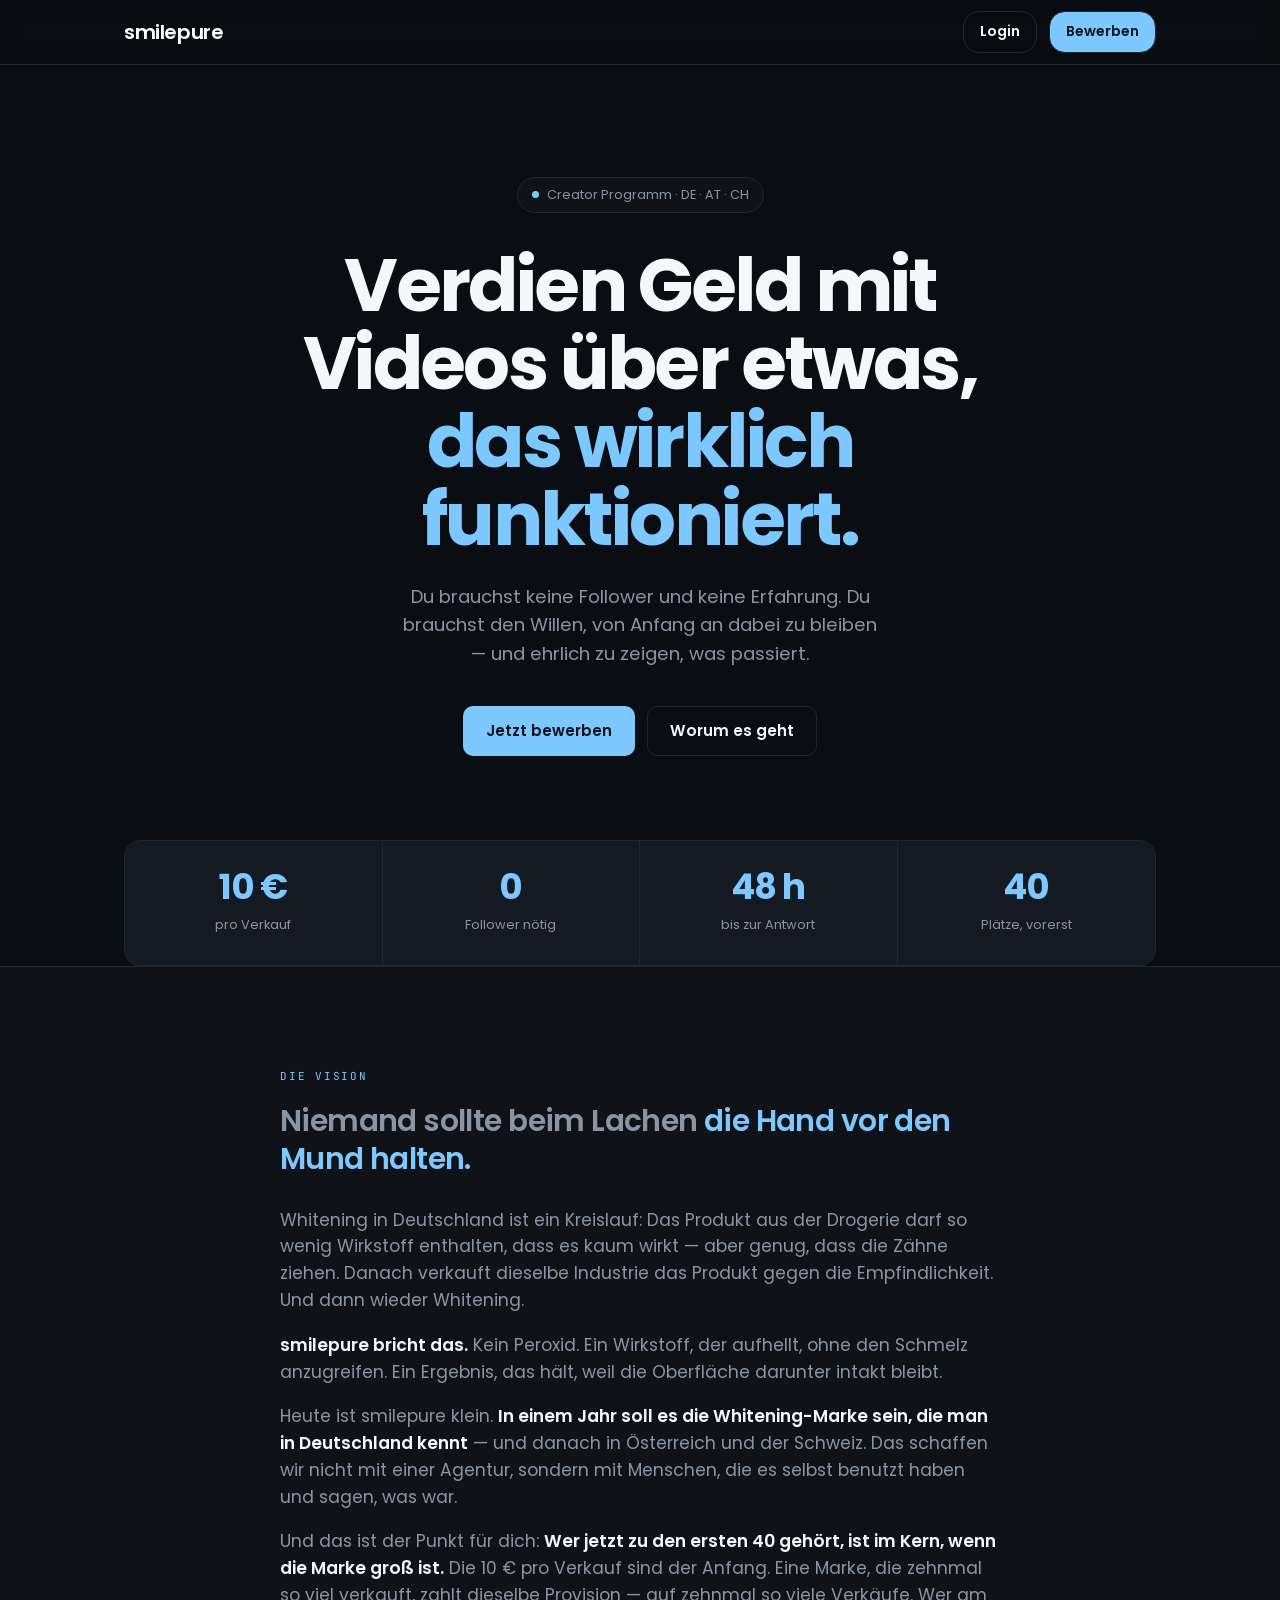
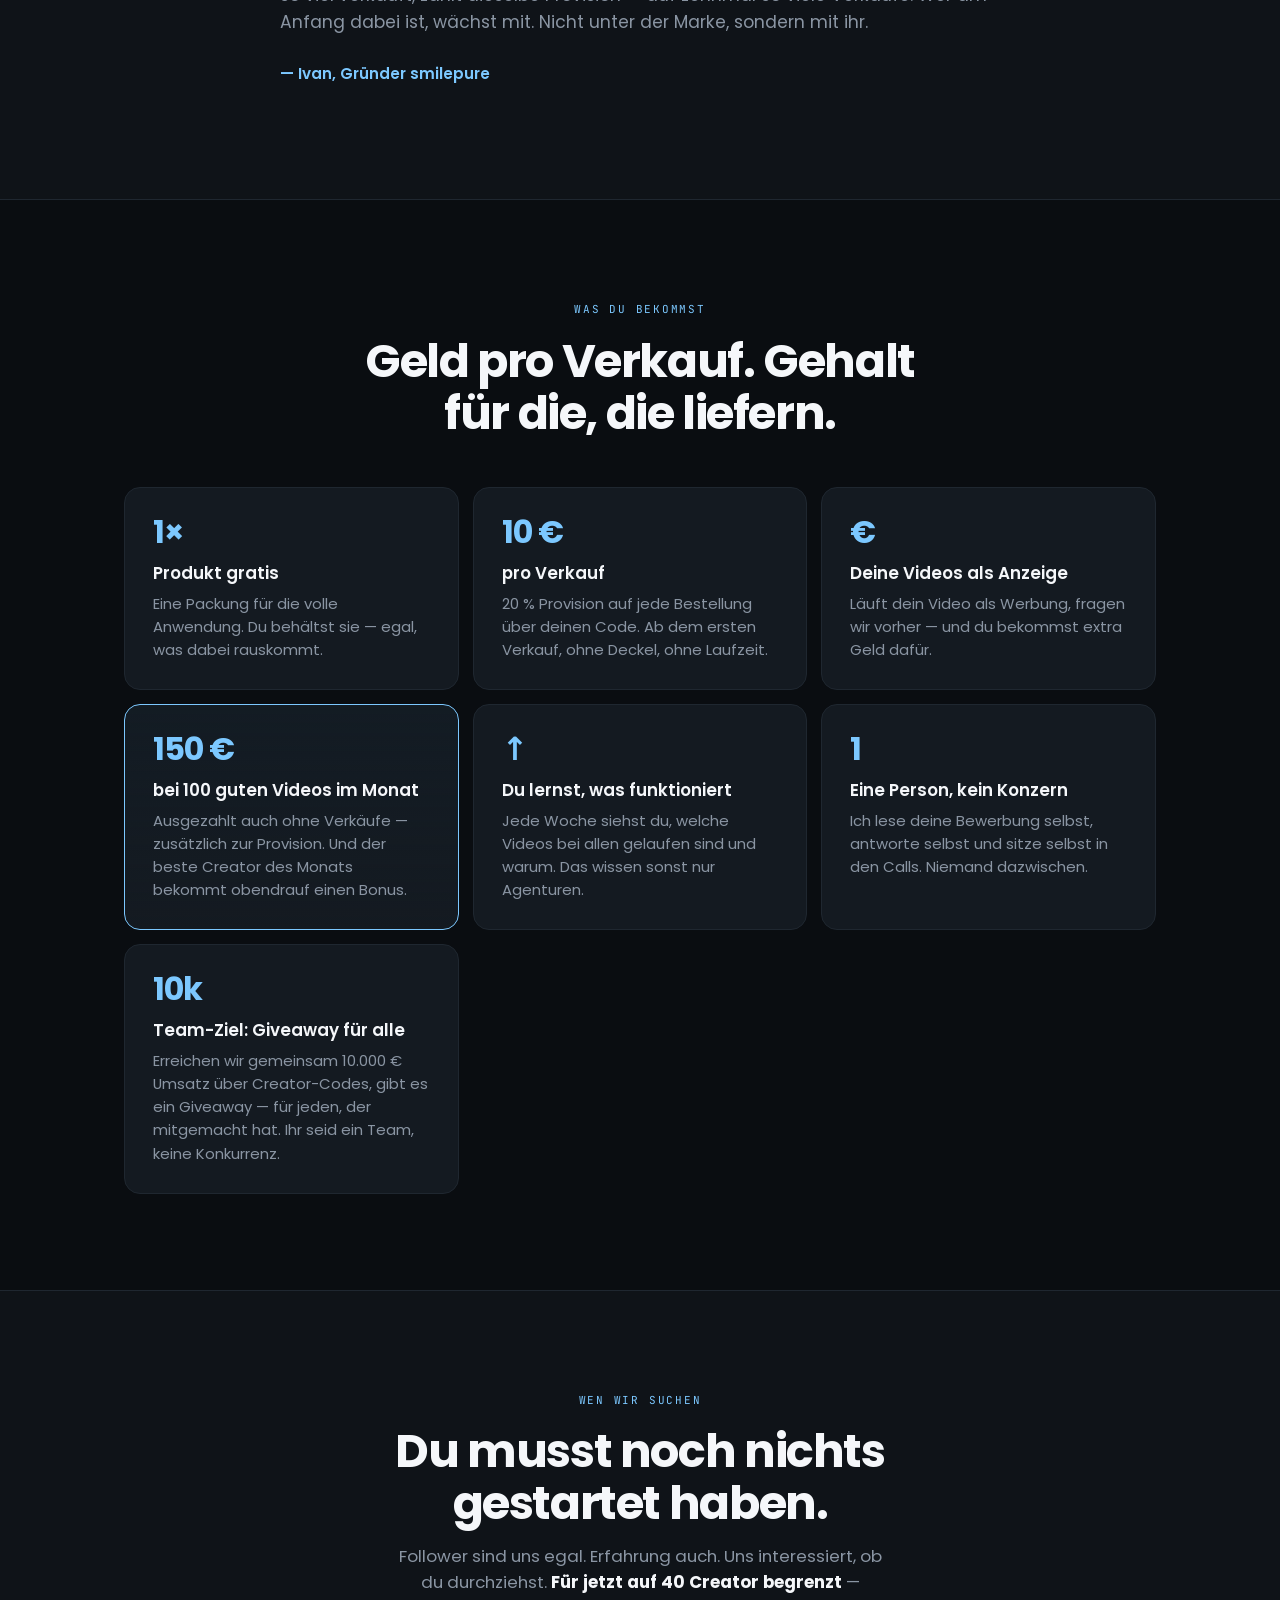
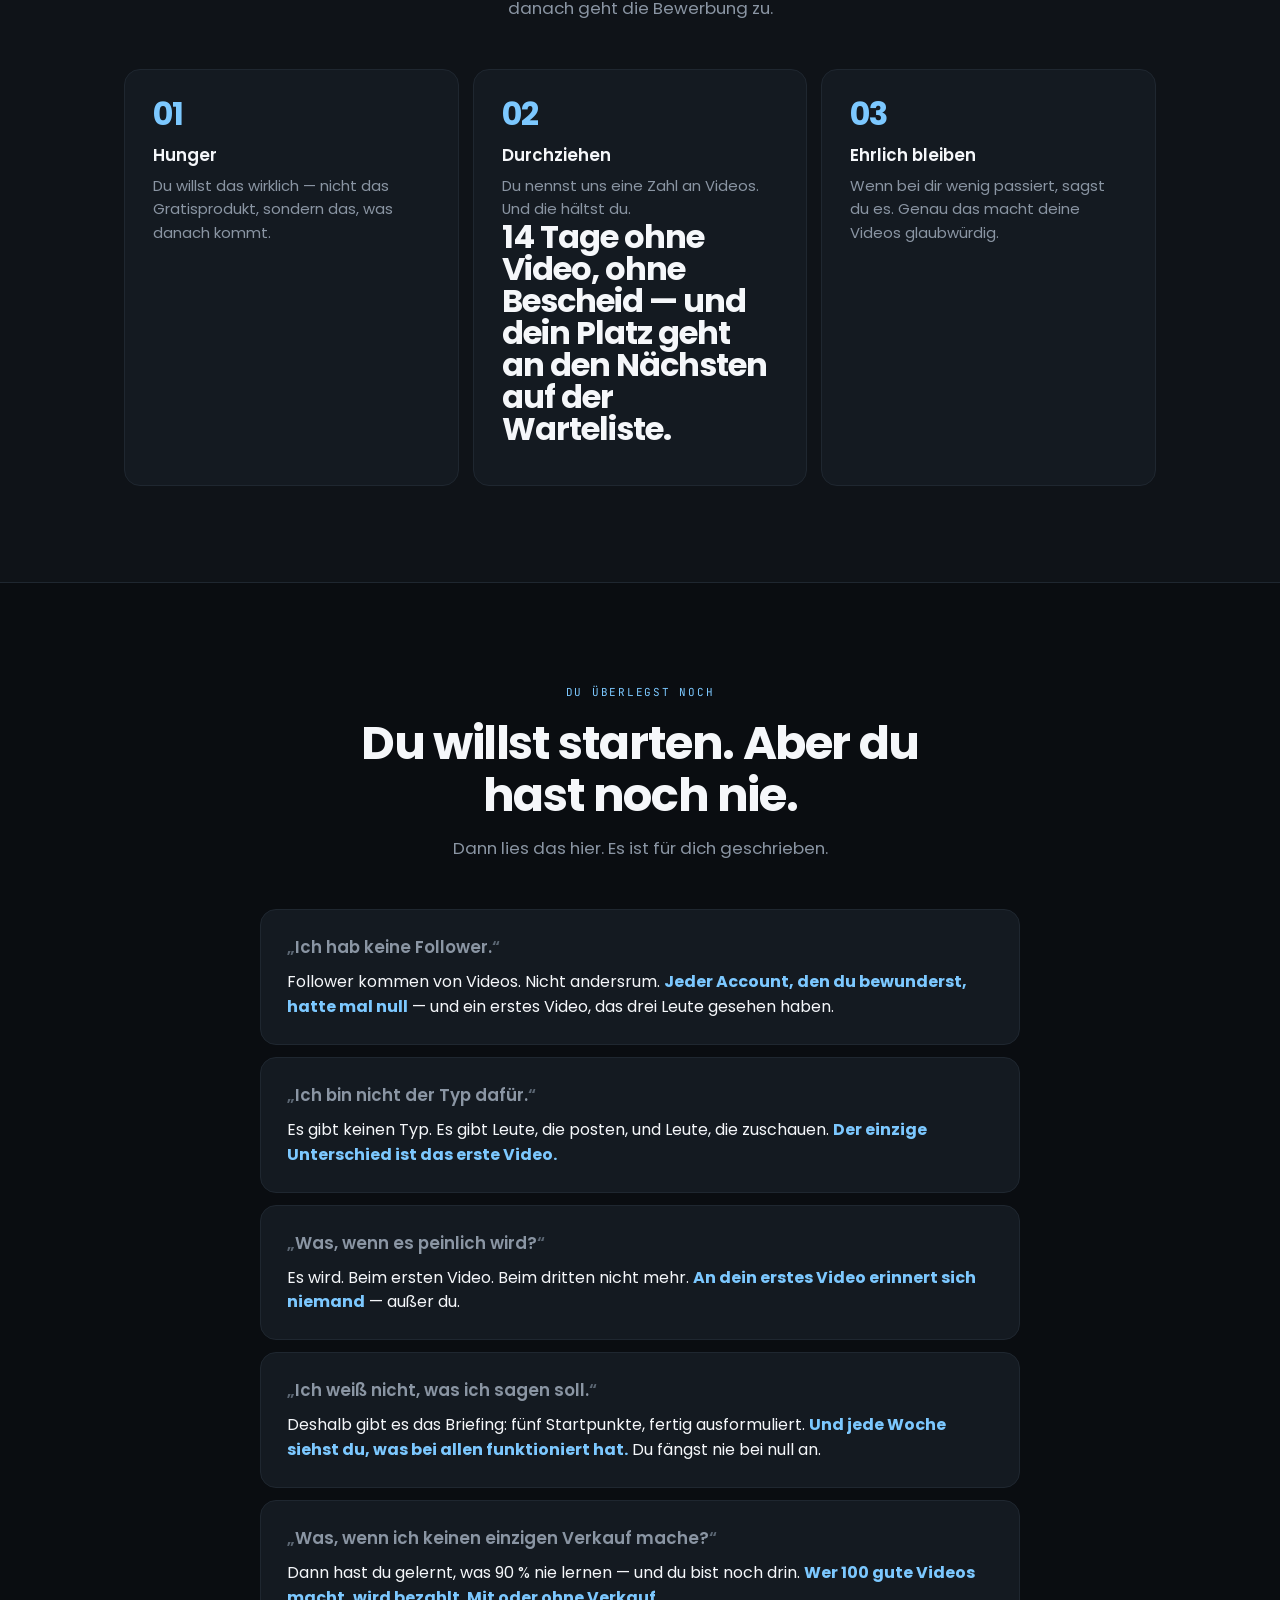
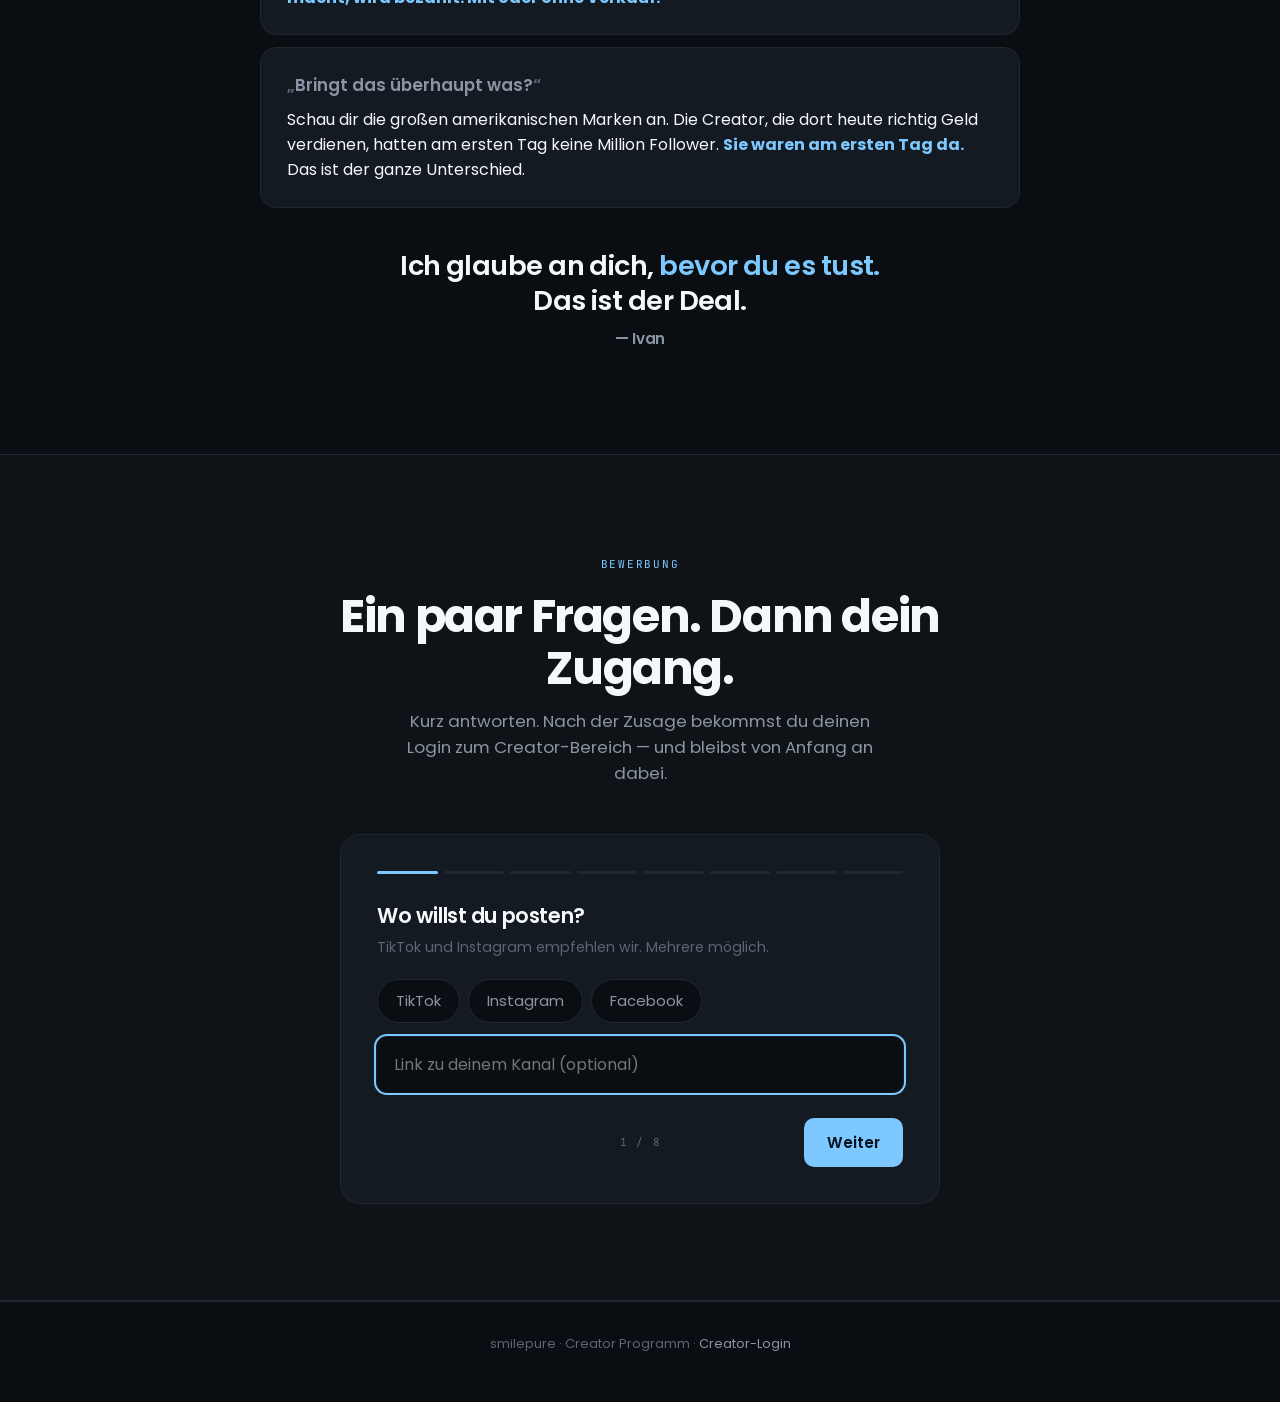
==== index.html @ 43d6808e "Von Anfang an dabei statt testen; 14-Tage-Regel mit Warteliste; Nutzungsrechte bei 150-€-Videos Co-A" ====
<!doctype html>
<html lang="de">
<head>
<meta charset="utf-8">
<meta name="viewport" content="width=device-width,initial-scale=1">
<title>smilepure · Creator</title>
<meta name="description" content="Das smilepure Creator Programm. Produkt gratis, Provision ab dem ersten Verkauf, festes Gehalt für die, die liefern.">
<link rel="preconnect" href="https://fonts.googleapis.com">
<link rel="stylesheet" href="https://fonts.googleapis.com/css2?family=Poppins:wght@400;500;600;700&family=JetBrains+Mono:wght@400;500&display=swap">
<link rel="stylesheet" href="style.css">
</head>
<body>

<nav><div class="w">
  <a class="logo" href="#top">smilepure</a>
  <div class="nl">
    <a class="b o s" href="creator-bereich.html">Login</a>
    <a class="b p s" href="#bewerben">Bewerben</a>
  </div>
</div></nav>

<header class="hero w" id="top">
  <div class="pill"><i></i> Creator Programm · DE · AT · CH</div>
  <h1>Verdien Geld mit Videos über etwas,<br><span>das wirklich funktioniert.</span></h1>
  <p class="sub">Du brauchst keine Follower und keine Erfahrung. Du brauchst den Willen, von Anfang an dabei zu bleiben — und ehrlich zu zeigen, was passiert.</p>
  <div class="row">
    <a class="b p" href="#bewerben">Jetzt bewerben</a>
    <a class="b o" href="#vision">Worum es geht</a>
  </div>
</header>

<div class="w">
  <div class="stats">
    <div class="st"><b>10 €</b><span>pro Verkauf</span></div>
    <div class="st"><b>0</b><span>Follower nötig</span></div>
    <div class="st"><b>48 h</b><span>bis zur Antwort</span></div>
    <div class="st"><b>40</b><span>Plätze, vorerst</span></div>
  </div>
</div>

<section id="vision" class="band"><div class="w">
  <div class="vision">
    <span class="k">Die Vision</span>
    <p class="big" style="margin-top:14px">Niemand sollte beim Lachen <span>die Hand vor den Mund halten.</span></p>
    <p>Whitening in Deutschland ist ein Kreislauf: Das Produkt aus der Drogerie darf so wenig Wirkstoff enthalten, dass es kaum wirkt — aber genug, dass die Zähne ziehen. Danach verkauft dieselbe Industrie das Produkt gegen die Empfindlichkeit. Und dann wieder Whitening.</p>
    <p><b>smilepure bricht das.</b> Kein Peroxid. Ein Wirkstoff, der aufhellt, ohne den Schmelz anzugreifen. Ein Ergebnis, das hält, weil die Oberfläche darunter intakt bleibt.</p>
    <p>Heute ist smilepure klein. <b>In einem Jahr soll es die Whitening-Marke sein, die man in Deutschland kennt</b> — und danach in Österreich und der Schweiz. Das schaffen wir nicht mit einer Agentur, sondern mit Menschen, die es selbst benutzt haben und sagen, was war.</p>
    <p>Und das ist der Punkt für dich: <b>Wer jetzt zu den ersten 40 gehört, ist im Kern, wenn die Marke groß ist.</b> Die 10 € pro Verkauf sind der Anfang. Eine Marke, die zehnmal so viel verkauft, zahlt dieselbe Provision — auf zehnmal so viele Verkäufe. Wer am Anfang dabei ist, wächst mit. Nicht unter der Marke, sondern mit ihr.</p>
    <p class="sig">— Ivan, Gründer smilepure</p>
  </div>
</div></section>

<section><div class="w">
  <div class="h"><span class="k">Was du bekommst</span><h2>Geld pro Verkauf. Gehalt für die, die liefern.</h2></div>
  <div class="g3">
    <div class="c"><b>1×</b><h3>Produkt gratis</h3><p>Eine Packung für die volle Anwendung. Du behältst sie — egal, was dabei rauskommt.</p></div>
    <div class="c"><b>10 €</b><h3>pro Verkauf</h3><p>20 % Provision auf jede Bestellung über deinen Code. Ab dem ersten Verkauf, ohne Deckel, ohne Laufzeit.</p></div>
    <div class="c"><b>€</b><h3>Deine Videos als Anzeige</h3><p>Läuft dein Video als Werbung, fragen wir vorher — und du bekommst extra Geld dafür.</p></div>
    <div class="c hi"><b>150 €</b><h3>bei 100 guten Videos im Monat</h3><p>Ausgezahlt auch ohne Verkäufe — zusätzlich zur Provision. Und der beste Creator des Monats bekommt obendrauf einen Bonus.</p></div>
    <div class="c"><b>↑</b><h3>Du lernst, was funktioniert</h3><p>Jede Woche siehst du, welche Videos bei allen gelaufen sind und warum. Das wissen sonst nur Agenturen.</p></div>
    <div class="c"><b>1</b><h3>Eine Person, kein Konzern</h3><p>Ich lese deine Bewerbung selbst, antworte selbst und sitze selbst in den Calls. Niemand dazwischen.</p></div>
    <div class="c"><b>10k</b><h3>Team-Ziel: Giveaway für alle</h3><p>Erreichen wir gemeinsam 10.000 € Umsatz über Creator-Codes, gibt es ein Giveaway — für jeden, der mitgemacht hat. Ihr seid ein Team, keine Konkurrenz.</p></div>
  </div>
</div></section>

<section class="band"><div class="w">
  <div class="h"><span class="k">Wen wir suchen</span><h2>Du musst noch nichts gestartet haben.</h2><p>Follower sind uns egal. Erfahrung auch. Uns interessiert, ob du durchziehst. <b style="color:var(--ink)">Für jetzt auf 40 Creator begrenzt</b> — danach geht die Bewerbung zu.</p></div>
  <div class="g3">
    <div class="c"><b>01</b><h3>Hunger</h3><p>Du willst das wirklich — nicht das Gratisprodukt, sondern das, was danach kommt.</p></div>
    <div class="c"><b>02</b><h3>Durchziehen</h3><p>Du nennst uns eine Zahl an Videos. Und die hältst du. <b style="color:var(--ink)">14 Tage ohne Video, ohne Bescheid — und dein Platz geht an den Nächsten auf der Warteliste.</b></p></div>
    <div class="c"><b>03</b><h3>Ehrlich bleiben</h3><p>Wenn bei dir wenig passiert, sagst du es. Genau das macht deine Videos glaubwürdig.</p></div>
  </div>
</div></section>

<section><div class="w">
  <div class="h"><span class="k">Du überlegst noch</span><h2>Du willst starten. Aber du hast noch nie.</h2><p>Dann lies das hier. Es ist für dich geschrieben.</p></div>
  <div class="beliefs">
    <div class="bl"><p class="say">Ich hab keine Follower.</p><p class="ans">Follower kommen von Videos. Nicht andersrum. <b>Jeder Account, den du bewunderst, hatte mal null</b> — und ein erstes Video, das drei Leute gesehen haben.</p></div>
    <div class="bl"><p class="say">Ich bin nicht der Typ dafür.</p><p class="ans">Es gibt keinen Typ. Es gibt Leute, die posten, und Leute, die zuschauen. <b>Der einzige Unterschied ist das erste Video.</b></p></div>
    <div class="bl"><p class="say">Was, wenn es peinlich wird?</p><p class="ans">Es wird. Beim ersten Video. Beim dritten nicht mehr. <b>An dein erstes Video erinnert sich niemand</b> — außer du.</p></div>
    <div class="bl"><p class="say">Ich weiß nicht, was ich sagen soll.</p><p class="ans">Deshalb gibt es das Briefing: fünf Startpunkte, fertig ausformuliert. <b>Und jede Woche siehst du, was bei allen funktioniert hat.</b> Du fängst nie bei null an.</p></div>
    <div class="bl"><p class="say">Was, wenn ich keinen einzigen Verkauf mache?</p><p class="ans">Dann hast du gelernt, was 90 % nie lernen — und du bist noch drin. <b>Wer 100 gute Videos macht, wird bezahlt. Mit oder ohne Verkauf.</b></p></div>
    <div class="bl"><p class="say">Bringt das überhaupt was?</p><p class="ans">Schau dir die großen amerikanischen Marken an. Die Creator, die dort heute richtig Geld verdienen, hatten am ersten Tag keine Million Follower. <b>Sie waren am ersten Tag da.</b> Das ist der ganze Unterschied.</p></div>
  </div>
  <div class="close">
    <p>Ich glaube an dich, <span>bevor du es tust.</span><br>Das ist der Deal.</p>
    <p class="sig">— Ivan</p>
  </div>
</div></section>

<section id="bewerben" class="band"><div class="w">
  <div class="h"><span class="k">Bewerbung</span><h2>Ein paar Fragen. Dann dein Zugang.</h2><p>Kurz antworten. Nach der Zusage bekommst du deinen Login zum Creator-Bereich — und bleibst von Anfang an dabei.</p></div>

  <form class="wiz" id="wiz" action="https://formspree.io/f/DEINE_FORM_ID" method="POST" novalidate>
    <div class="prog" id="prog"><i class="on"></i><i></i><i></i><i></i><i></i><i></i><i></i><i></i></div>

    <div class="step on" data-i="0">
      <p class="q">Wo willst du posten?</p>
      <p class="hint">TikTok und Instagram empfehlen wir. Mehrere möglich.</p>
      <div class="chips">
        <button type="button" class="chip">TikTok</button>
        <button type="button" class="chip">Instagram</button>
        <button type="button" class="chip">Facebook</button>
      </div>
      <input type="hidden" name="Plattform" id="plat">
      <input type="text" name="Kanal_Link" placeholder="Link zu deinem Kanal (optional)">
    </div>

    <div class="step" data-i="1">
      <p class="q">Wie alt bist du?</p>
      <p class="hint">Ehrlich. Beide Enden brauchen wir.</p>
      <input type="number" name="Alter" min="16" max="99" placeholder="z. B. 24" required>
    </div>

    <div class="step" data-i="2">
      <p class="q">Wie viele Videos schaffst du in den nächsten 14 Tagen — realistisch?</p>
      <p class="hint">Eine Zahl. Wir halten dich daran fest, und du dich auch.</p>
      <input type="number" name="Videos_14_Tage" min="1" placeholder="z. B. 5" required>
    </div>

    <div class="step" data-i="3">
      <p class="q">Hast du schon mal für eine Marke Content gemacht — und was ist passiert?</p>
      <p class="hint">Wenn nein: schreib „nein". Das ist kein Nachteil.</p>
      <textarea name="Marken_Erfahrung" required></textarea>
    </div>

    <div class="step" data-i="4">
      <p class="q">Du hast fünf Videos gepostet. Kaum Reichweite, kein einziger Verkauf. Was machst du?</p>
      <p class="hint">Es gibt keine falsche Antwort — aber eine ehrliche.</p>
      <textarea name="Wenn_nichts_passiert" required></textarea>
    </div>

    <div class="step" data-i="5">
      <p class="q">Was könnte dich davon abhalten, durchzuziehen?</p>
      <p class="hint">Zeit, Mut, Technik, Familie — egal was. Wer es kennt, kann es umgehen.</p>
      <textarea name="Hindernis" required></textarea>
    </div>

    <div class="step" data-i="6">
      <p class="q">Wohin schicken wir dein Paket?</p>
      <p class="hint">Nur für den Versand. Sonst nichts.</p>
      <input type="text" name="Name" placeholder="Vor- und Nachname" required style="margin-bottom:10px">
      <input type="text" name="Strasse" placeholder="Straße und Hausnummer" required style="margin-bottom:10px">
      <div class="two">
        <input type="text" name="PLZ" placeholder="PLZ" required>
        <input type="text" name="Ort" placeholder="Ort" required>
      </div>
    </div>

    <div class="step" data-i="7">
      <p class="q">Wie erreichen wir dich?</p>
      <p class="hint">Antwort in 48 Stunden. Zusage oder Absage — niemand wird ignoriert.</p>
      <input type="email" name="email" placeholder="deine@mail.de" required>
      <label class="pledge"><input type="checkbox" name="Zusage" value="Ich poste weiter, auch wenn die ersten Videos nichts bringen" required><span><b>Ich weiß, dass die ersten Videos oft nichts bringen.</b> Ich poste trotzdem weiter. Und ich weiß: 14 Tage ohne Video, ohne Bescheid, und mein Platz geht an den Nächsten. Das ist mein Teil des Deals.</span></label>
    </div>

    <div class="step" data-i="8">
      <div class="done">
        <h3>Angekommen.</h3>
        <p>Du hörst innerhalb von 48 Stunden von mir — persönlich.</p>
        <p>Bei einer Zusage bekommst du deinen Zugangscode zum Creator-Bereich, dein Paket und deinen Code für die Provision.</p>
      </div>
    </div>

    <p class="err" id="err">Bitte beantworte die Frage, bevor du weitergehst.</p>
    <div class="wnav" id="wnav">
      <button type="button" class="b o" id="back">Zurück</button>
      <span class="cnt" id="cnt">1 / 8</span>
      <button type="button" class="b p" id="next">Weiter</button>
    </div>
  </form>
</div></section>

<footer><div class="w">smilepure · Creator Programm · <a href="creator-bereich.html">Creator-Login</a></div></footer>

<script>
(function(){
  var f=document.getElementById('wiz'),steps=[].slice.call(f.querySelectorAll('.step')),
      prog=document.getElementById('prog').children,back=document.getElementById('back'),
      next=document.getElementById('next'),cnt=document.getElementById('cnt'),err=document.getElementById('err'),
      wnav=document.getElementById('wnav'),plat=document.getElementById('plat'),i=0,LAST=7;

  f.querySelectorAll('.chip').forEach(function(c){c.addEventListener('click',function(){
    c.classList.toggle('on');
    plat.value=[].map.call(f.querySelectorAll('.chip.on'),function(x){return x.textContent}).join(', ');
  })});

  function show(n){
    i=n;steps.forEach(function(s,k){s.classList.toggle('on',k===n)});
    for(var k=0;k<prog.length;k++)prog[k].classList.toggle('on',k<=n);
    back.style.visibility=n===0?'hidden':'visible';
    cnt.textContent=(Math.min(n,LAST)+1)+' / '+(LAST+1);
    next.textContent=n===LAST?'Bewerbung abschicken':'Weiter';
    wnav.style.display=n>LAST?'none':'flex';err.style.display='none';
    err.textContent='Bitte beantworte die Frage, bevor du weitergehst.';
    var el=steps[n].querySelector('input:not([type=hidden]):not([type=checkbox]),textarea');if(el)el.focus();
  }
  function valid(n){
    var s=steps[n];
    if(n===0)return plat.value!=='';
    var req=[].slice.call(s.querySelectorAll('[required]'));
    return req.every(function(r){
      if(r.type==='checkbox')return r.checked;
      return r.value.trim()!==''&&r.checkValidity();
    });
  }
  back.addEventListener('click',function(){if(i>0)show(i-1)});
  next.addEventListener('click',function(){
    if(!valid(i)){
      if(i===LAST&&!steps[i].querySelector('[type=checkbox]').checked)err.textContent='Der letzte Haken ist der wichtigste.';
      err.style.display='block';return;
    }
    if(i<LAST){show(i+1);return}
    submit();
  });
  f.addEventListener('keydown',function(e){if(e.key==='Enter'&&e.target.tagName!=='TEXTAREA'){e.preventDefault();next.click()}});

  function submit(){
    next.disabled=true;next.textContent='Wird gesendet…';
    var d=new FormData(f);
    if(f.action.indexOf('DEINE_FORM_ID')>-1){
      var lines=[];d.forEach(function(v,k){if(v)lines.push(k+': '+v)});
      location.href='mailto:ivangojic9@gmail.com?subject='+encodeURIComponent('Creator-Bewerbung')+'&body='+encodeURIComponent(lines.join('\n'));
      show(8);return;
    }
    fetch(f.action,{method:'POST',body:d,headers:{'Accept':'application/json'}})
      .then(function(r){if(r.ok)show(8);else{next.disabled=false;next.textContent='Nochmal versuchen';err.textContent='Senden fehlgeschlagen — bitte nochmal.';err.style.display='block'}})
      .catch(function(){next.disabled=false;next.textContent='Nochmal versuchen';err.textContent='Keine Verbindung — bitte nochmal.';err.style.display='block'});
  }
  show(0);
})();
</script>
</body>
</html>
---- style.css ----
:root{
  --bg:#0A0D11;--bg2:#0F1318;--card:#141A21;--line:#1F2730;
  --ink:#F5F7FA;--mute:#8A95A3;--dim:#5B6673;
  --blue:#7CC8FF;--blue2:#A6DBFF;--blue-soft:rgba(124,200,255,.10);
}
*{box-sizing:border-box;margin:0}
html{scroll-behavior:smooth;color-scheme:dark}
@media (prefers-reduced-motion:reduce){html{scroll-behavior:auto}*{transition:none!important}}
body{background:var(--bg);color:var(--ink);font-family:"Poppins",system-ui,sans-serif;font-size:16px;line-height:1.55;-webkit-font-smoothing:antialiased}
a{color:inherit;text-decoration:none}
.w{max-width:1080px;margin:0 auto;padding:0 24px}
.k{font-family:"JetBrains Mono",monospace;font-size:11px;letter-spacing:.16em;text-transform:uppercase;color:var(--blue)}

nav{position:sticky;top:0;z-index:10;background:rgba(10,13,17,.82);backdrop-filter:blur(12px);border-bottom:1px solid var(--line)}
nav .w{display:flex;align-items:center;justify-content:space-between;height:64px}
.logo{font-weight:600;font-size:1.25rem;letter-spacing:-.02em;color:#fff}
.nl{display:flex;gap:12px;align-items:center}
.b{display:inline-flex;align-items:center;justify-content:center;font-weight:600;font-size:.95rem;padding:12px 22px;border-radius:10px;border:1px solid transparent;transition:.15s;cursor:pointer;font-family:inherit}
.b.p{background:var(--blue);color:#06121C}
.b.p:hover{background:var(--blue2)}
.b.o{border-color:var(--line);color:var(--ink);background:transparent}
.b.o:hover{background:var(--card)}
.b.s{padding:9px 16px;font-size:.88rem}

.hero{text-align:center;padding:112px 0 84px}
.pill{display:inline-flex;align-items:center;gap:8px;border:1px solid var(--line);background:var(--bg2);border-radius:100px;padding:7px 14px;font-size:.8rem;color:var(--mute);margin-bottom:34px}
.pill i{width:7px;height:7px;border-radius:50%;background:var(--blue);display:inline-block}
h1{font-size:clamp(2.5rem,7.2vw,4.6rem);font-weight:700;line-height:1.06;letter-spacing:-.035em;max-width:16ch;margin:0 auto 24px}
h1 span{color:var(--blue)}
.sub{font-size:1.15rem;color:var(--mute);max-width:44ch;margin:0 auto 38px}
.row{display:flex;gap:12px;justify-content:center;flex-wrap:wrap}

.stats{display:grid;grid-template-columns:repeat(4,1fr);border:1px solid var(--line);border-radius:16px;overflow:hidden;background:var(--card)}
.st{padding:28px 20px;text-align:center;border-right:1px solid var(--line)}
.st:last-child{border-right:0}
.st b{display:block;font-size:2.2rem;font-weight:700;color:var(--blue);letter-spacing:-.03em;line-height:1;margin-bottom:8px;font-variant-numeric:tabular-nums}
.st span{font-size:.8rem;color:var(--mute)}
@media (max-width:640px){.stats{grid-template-columns:1fr 1fr}.st:nth-child(2){border-right:0}.st:nth-child(-n+2){border-bottom:1px solid var(--line)}}

section{padding:96px 0}
.h{text-align:center;margin-bottom:48px}
h2{font-size:clamp(1.9rem,4.6vw,2.9rem);font-weight:700;letter-spacing:-.03em;line-height:1.12;margin:14px auto 14px;max-width:20ch}
.h p{color:var(--mute);max-width:46ch;margin:0 auto;font-size:1.05rem}
.band{background:var(--bg2);border-top:1px solid var(--line);border-bottom:1px solid var(--line)}

.g3{display:grid;grid-template-columns:repeat(auto-fit,minmax(250px,1fr));gap:14px}
.c{background:var(--card);border:1px solid var(--line);border-radius:16px;padding:28px}
.c.hi{border-color:var(--blue);background:linear-gradient(180deg,rgba(124,200,255,.08),var(--card))}
.c b{display:block;font-size:2rem;font-weight:700;color:var(--blue);letter-spacing:-.03em;margin-bottom:12px;line-height:1}
.c h3{font-size:1.05rem;font-weight:600;margin-bottom:6px}
.c p{color:var(--mute);font-size:.93rem}

.vision{max-width:720px;margin:0 auto}
.vision .big{font-size:clamp(1.35rem,3vw,1.85rem);font-weight:600;line-height:1.3;letter-spacing:-.02em;margin-bottom:28px}
.vision .big span{color:var(--blue)}
.vision p{color:var(--mute);font-size:1.08rem;margin-bottom:18px}
.vision p b{color:var(--ink);font-weight:600}
.vision .sig{color:var(--blue);font-weight:600;font-size:.95rem;margin-top:26px}

.f{display:grid;grid-template-columns:64px 1fr;gap:18px;background:var(--card);border:1px solid var(--line);border-radius:16px;padding:24px;margin-bottom:12px}
.f .n{font-size:1.6rem;font-weight:700;color:var(--blue);letter-spacing:-.03em;line-height:1;padding-top:2px}
.f h3{font-size:1.05rem;font-weight:600;margin-bottom:8px}
.f .hk{background:var(--blue-soft);border-left:2px solid var(--blue);border-radius:0 8px 8px 0;padding:10px 14px;font-size:.93rem;margin-bottom:8px}
.f p{color:var(--mute);font-size:.9rem}
@media (max-width:520px){.f{grid-template-columns:1fr}}

.steps{display:grid;grid-template-columns:repeat(auto-fit,minmax(240px,1fr));gap:14px}
.s{background:var(--bg2);border:1px solid var(--line);border-radius:16px;padding:28px}
.s i{display:inline-flex;width:34px;height:34px;border-radius:50%;background:var(--blue-soft);color:var(--blue);align-items:center;justify-content:center;font-style:normal;font-weight:600;font-size:.9rem;margin-bottom:16px}
.s h3{font-size:1.05rem;font-weight:600;margin-bottom:6px}
.s p{color:var(--mute);font-size:.93rem}

.t{display:grid;grid-template-columns:repeat(3,1fr);gap:14px}
.ti{background:var(--card);border:1px solid var(--line);border-radius:16px;padding:26px}
.ti.a{border-color:var(--blue)}
.ti b{display:block;font-size:2.4rem;font-weight:700;color:var(--blue);letter-spacing:-.04em;line-height:1}
.ti .l{font-size:.78rem;color:var(--mute);display:block;margin:4px 0 16px}
.ti ul{list-style:none;padding:0}
.ti li{font-size:.9rem;padding:7px 0;border-top:1px solid var(--line)}
.ti li:first-child{border-top:0}
.ti .how{font-size:.85rem;color:var(--blue);margin-bottom:14px}
@media (max-width:720px){.t{grid-template-columns:1fr}}

.r{max-width:720px;margin:0 auto;display:grid;gap:10px}
.r div{display:grid;grid-template-columns:28px 1fr;gap:14px;background:var(--bg2);border:1px solid var(--line);border-radius:12px;padding:16px 18px;font-size:.95rem}
.r div i{color:var(--blue);font-style:normal;font-weight:600}
.r div span{color:var(--mute)}
.r div span b{color:var(--ink);font-weight:600}

/* wizard */
.wiz{max-width:600px;margin:0 auto;background:var(--card);border:1px solid var(--line);border-radius:20px;padding:36px;position:relative}
.prog{display:flex;gap:6px;margin-bottom:28px}
.prog i{flex:1;height:3px;border-radius:2px;background:var(--line)}
.prog i.on{background:var(--blue)}
.step{display:none}
.step.on{display:block}
.step .q{font-size:1.3rem;font-weight:600;letter-spacing:-.02em;line-height:1.3;margin-bottom:8px}
.step .hint{color:var(--dim);font-size:.88rem;margin-bottom:20px}
.step input,.step textarea{width:100%;background:var(--bg);border:1px solid var(--line);border-radius:10px;color:var(--ink);font-family:inherit;font-size:1rem;padding:14px 16px}
.step input:focus,.step textarea:focus{outline:2px solid var(--blue);outline-offset:1px;border-color:transparent}
.step textarea{min-height:110px;resize:vertical}
.chips{display:flex;gap:8px;flex-wrap:wrap;margin-bottom:14px}
.chip{border:1px solid var(--line);background:var(--bg);color:var(--mute);border-radius:100px;padding:10px 18px;font-size:.93rem;cursor:pointer;font-family:inherit;transition:.12s}
.chip.on{border-color:var(--blue);color:var(--blue);background:var(--blue-soft)}
.wnav{display:flex;justify-content:space-between;align-items:center;margin-top:26px;gap:12px}
.wnav .b.o{color:var(--mute)}
.wnav .cnt{font-family:"JetBrains Mono",monospace;font-size:11px;color:var(--dim);letter-spacing:.1em}
.done{text-align:center;padding:12px 0}
.done h3{color:var(--blue);font-size:1.4rem;margin-bottom:10px}
.done p{color:var(--mute);margin-bottom:8px}
.err{color:#FF8A8A;font-size:.85rem;margin-top:8px;display:none}
@media (max-width:520px){.wiz{padding:24px}}

/* gate */
.gate{max-width:440px;margin:120px auto;text-align:center}
.gate h1{font-size:2rem;margin-bottom:10px}
.gate p{color:var(--mute);margin-bottom:24px}
.gate input{width:100%;background:var(--card);border:1px solid var(--line);border-radius:10px;color:var(--ink);font-family:inherit;font-size:1.05rem;padding:14px 16px;text-align:center;letter-spacing:.08em;margin-bottom:12px}
.gate input:focus{outline:2px solid var(--blue);outline-offset:1px}
.gate .b{width:100%}

/* app shell (creator-bereich) */
.tabs{position:sticky;top:64px;z-index:9;background:rgba(10,13,17,.9);backdrop-filter:blur(12px);border-bottom:1px solid var(--line)}
.tabs .w{display:flex;gap:4px;overflow-x:auto;scrollbar-width:none;padding-top:10px;padding-bottom:10px}
.tabs .w::-webkit-scrollbar{display:none}
.tab{white-space:nowrap;padding:9px 16px;border-radius:8px;font-size:.9rem;font-weight:500;color:var(--mute);border:1px solid transparent;cursor:pointer;font-family:inherit;background:transparent}
.tab:hover{color:var(--ink)}
.tab.on{color:var(--ink);background:var(--card);border-color:var(--line)}
.view{display:none;padding:64px 0 88px}
.view.on{display:block}
.view h2{text-align:left;margin-left:0;margin-top:12px}
.view .h{text-align:left}
.view .h p{margin-left:0}
.note{background:var(--blue-soft);border:1px solid rgba(124,200,255,.25);border-radius:14px;padding:20px 22px;color:var(--ink);font-size:.97rem;max-width:720px}
.note b{color:var(--blue)}
.big-n{font-size:clamp(2.6rem,7vw,4.2rem);font-weight:700;color:var(--blue);letter-spacing:-.04em;line-height:1}
.inspo{display:grid;grid-template-columns:repeat(auto-fill,minmax(280px,1fr));gap:14px}
.ic{background:var(--card);border:1px solid var(--line);border-radius:16px;padding:22px;display:flex;flex-direction:column;gap:10px}
.ic .wk{font-family:"JetBrains Mono",monospace;font-size:10px;letter-spacing:.14em;text-transform:uppercase;color:var(--blue)}
.ic h3{font-size:1.02rem;font-weight:600;line-height:1.3}
.ic .why{color:var(--mute);font-size:.9rem;flex:1}
.ic .meta{font-size:.8rem;color:var(--dim)}
.ic a.b{align-self:flex-start;margin-top:4px}
.empty{border:1px dashed var(--line);border-radius:16px;padding:44px 24px;text-align:center;color:var(--mute);max-width:720px}
.empty b{color:var(--ink);display:block;font-size:1.1rem;margin-bottom:6px}
.trk{display:grid;grid-template-columns:repeat(auto-fit,minmax(200px,1fr));gap:12px;margin:26px 0}
.trk div{background:var(--card);border:1px solid var(--line);border-radius:14px;padding:22px;text-align:center}
.trk div b{display:block;font-size:1.9rem;font-weight:700;color:var(--dim);letter-spacing:-.03em;line-height:1;margin-bottom:6px}
.trk div span{font-size:.8rem;color:var(--mute)}

/* Überzeugung */
.beliefs{display:grid;gap:12px;max-width:760px;margin:0 auto}
.bl{background:var(--card);border:1px solid var(--line);border-radius:16px;padding:24px 26px;display:grid;grid-template-columns:1fr;gap:10px}
.bl .say{font-size:1.05rem;font-weight:600;color:var(--mute)}
.bl .say::before{content:"„";color:var(--dim)}
.bl .say::after{content:"“";color:var(--dim)}
.bl .ans{color:var(--ink);font-size:1rem;line-height:1.55}
.bl .ans b{color:var(--blue)}
.close{max-width:760px;margin:40px auto 0;text-align:center}
.close p{font-size:clamp(1.25rem,3vw,1.7rem);font-weight:600;letter-spacing:-.02em;line-height:1.3;margin-bottom:10px}
.close p span{color:var(--blue)}
.close .sig{color:var(--mute);font-size:.95rem}
/* Pledge */
.pledge{display:flex;gap:14px;align-items:flex-start;background:var(--blue-soft);border:1px solid rgba(124,200,255,.25);border-radius:12px;padding:16px 18px;margin-top:18px;cursor:pointer}
.pledge input{width:20px;height:20px;margin-top:2px;accent-color:var(--blue);flex:none}
.pledge span{font-size:.95rem;line-height:1.45}
.pledge span b{color:var(--blue)}
.step .two{display:grid;grid-template-columns:1fr 2fr;gap:10px}
@media (max-width:520px){.step .two{grid-template-columns:1fr}}

/* Team-Ziel */
.goal{background:var(--card);border:1px solid var(--line);border-radius:16px;padding:24px 26px;max-width:760px}
.goal .top{display:flex;justify-content:space-between;align-items:baseline;gap:12px;flex-wrap:wrap;margin-bottom:12px}
.goal h3{font-size:1.05rem;font-weight:600}
.goal .nums{font-family:"JetBrains Mono",monospace;font-size:.85rem;color:var(--mute);font-variant-numeric:tabular-nums}
.goal .nums b{color:var(--blue);font-weight:500}
.goal .bar{height:10px;border-radius:6px;background:var(--bg);border:1px solid var(--line);overflow:hidden}
.goal .bar i{display:block;height:100%;background:var(--blue);border-radius:6px;transition:width .6s ease;min-width:2px}
.goal p{color:var(--mute);font-size:.9rem;margin-top:12px}
.goal p b{color:var(--ink)}

footer{border-top:1px solid var(--line);padding:32px 0 48px;text-align:center;color:var(--dim);font-size:.8rem}
footer a{color:var(--mute)}
:focus-visible{outline:2px solid var(--blue);outline-offset:3px;border-radius:6px}
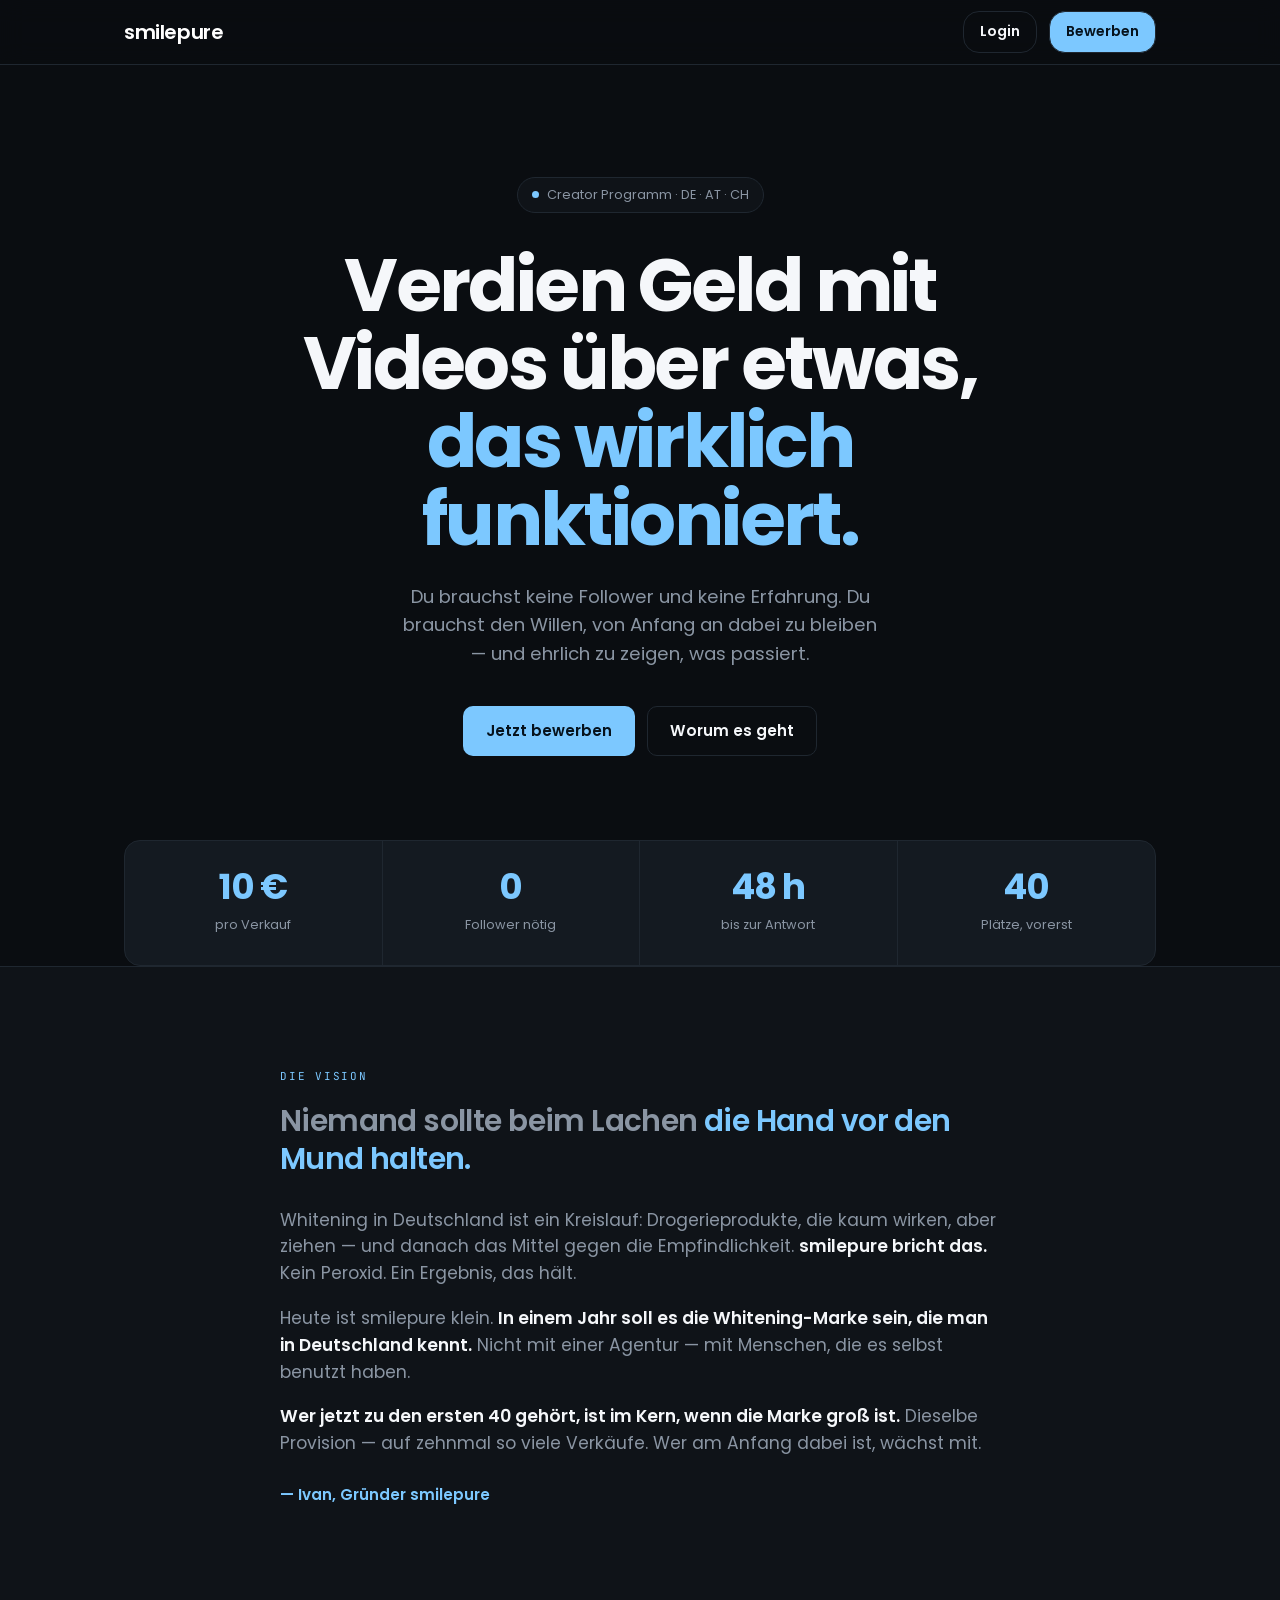
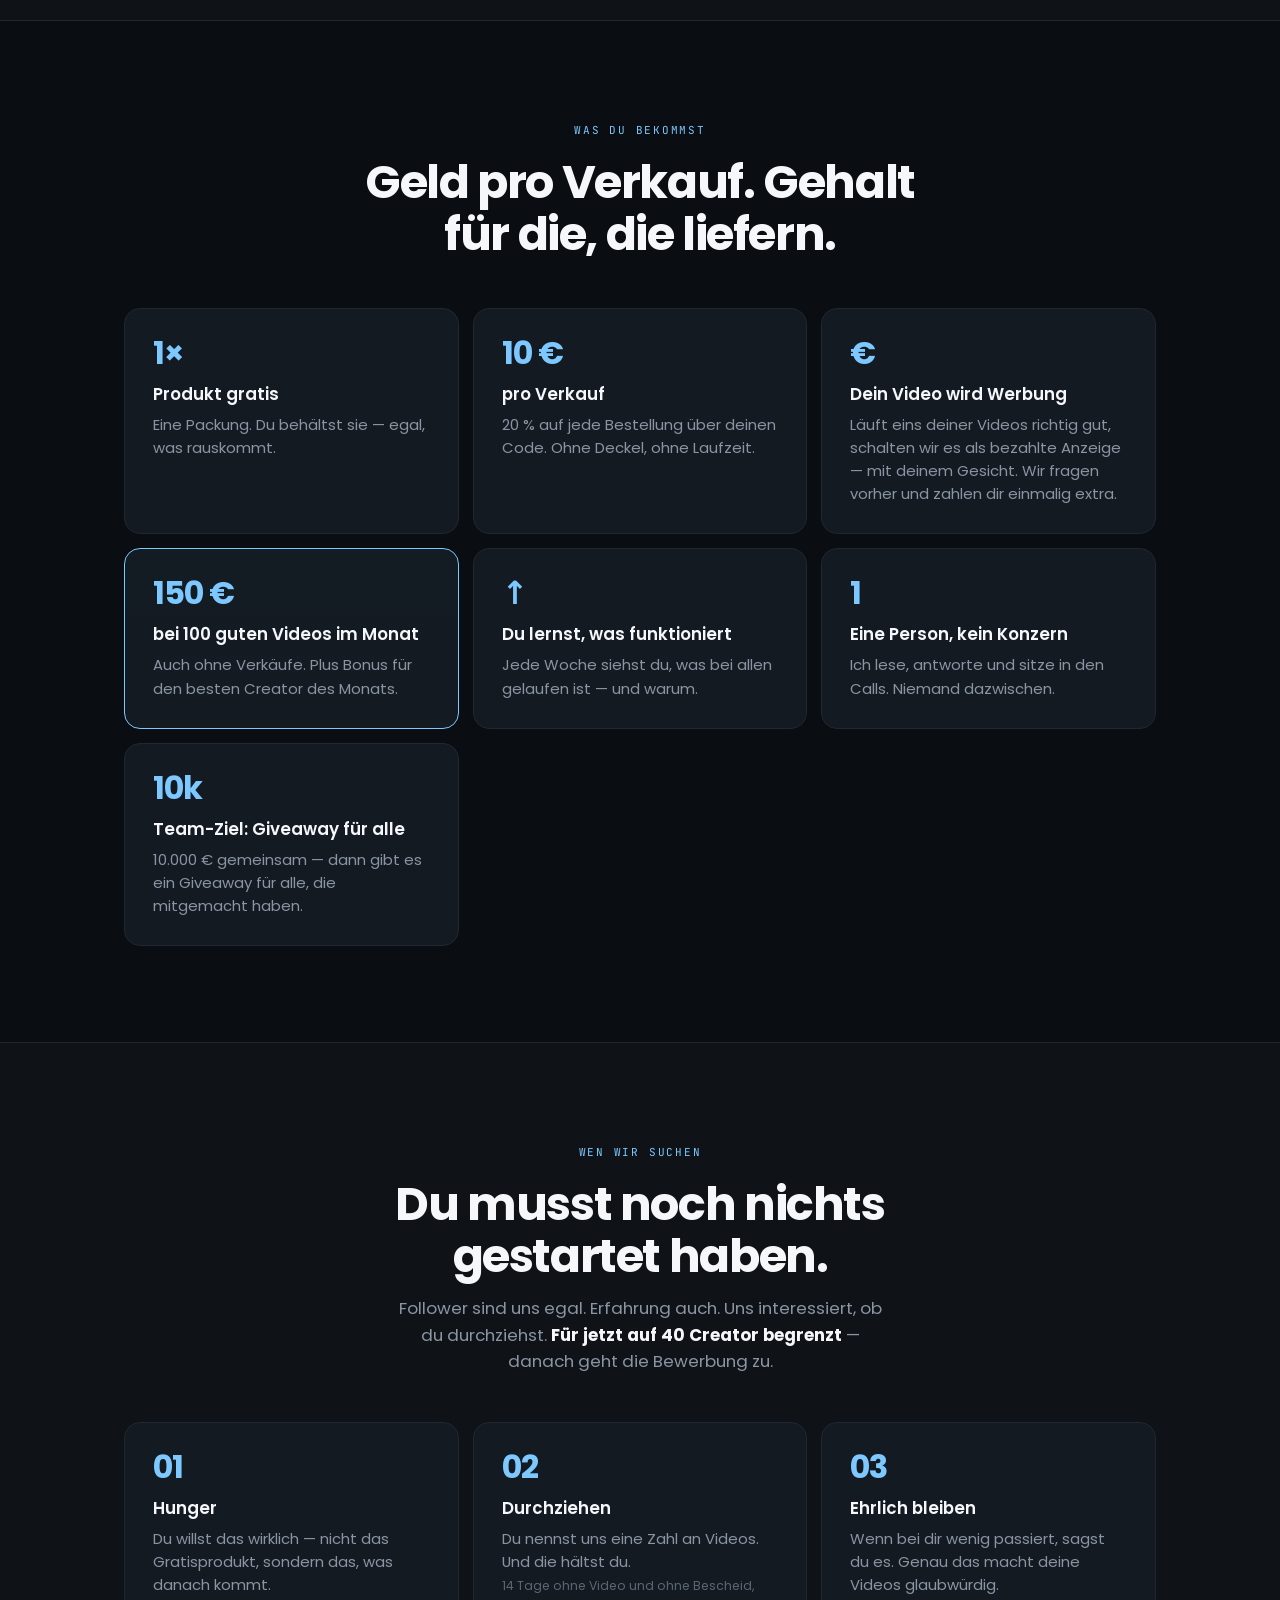
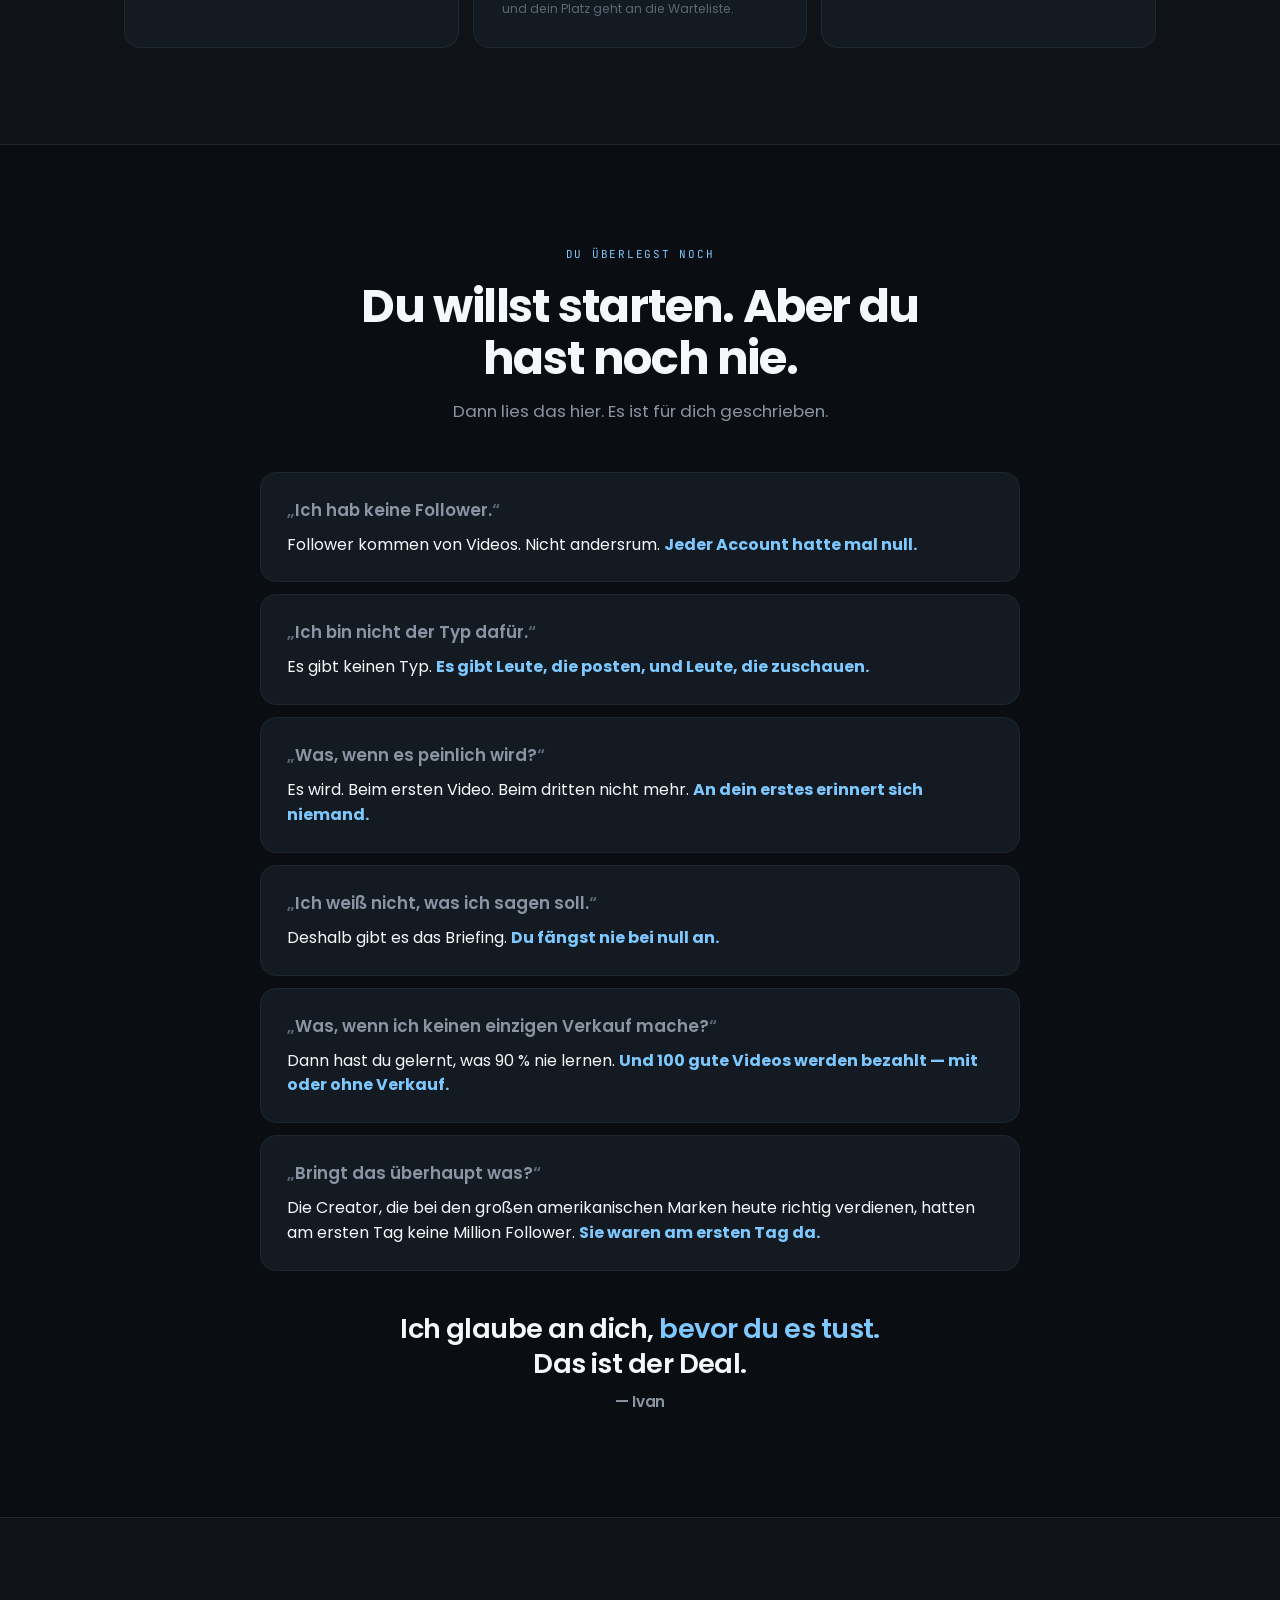
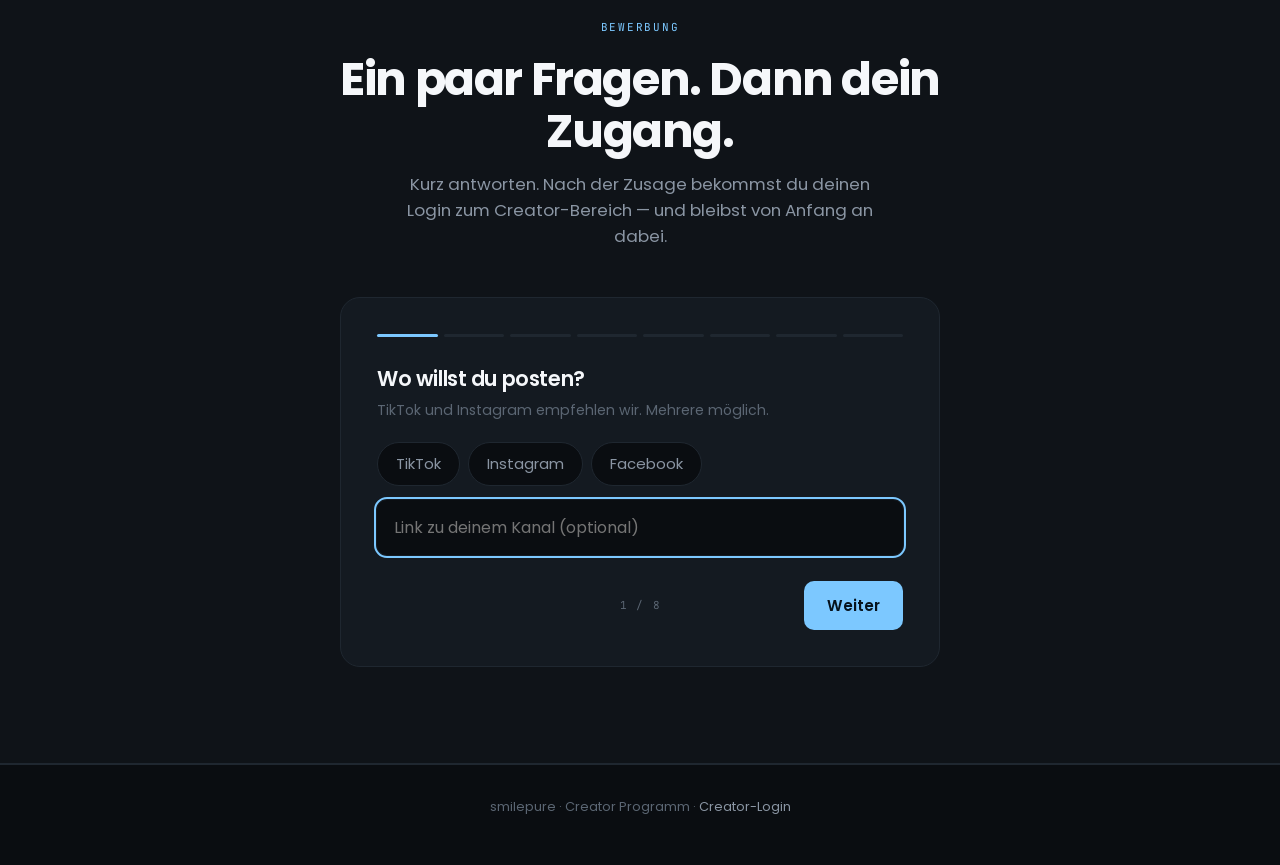
==== commit 938886f8: "Startseite entschlackt, 14-Tage-Regel leiser, Anzeige-Karte klar, Video der Woche im Inspiration-Rei" ====
--- a/index.html
+++ b/index.html
@@ -42,10 +42,9 @@
   <div class="vision">
     <span class="k">Die Vision</span>
     <p class="big" style="margin-top:14px">Niemand sollte beim Lachen <span>die Hand vor den Mund halten.</span></p>
-    <p>Whitening in Deutschland ist ein Kreislauf: Das Produkt aus der Drogerie darf so wenig Wirkstoff enthalten, dass es kaum wirkt — aber genug, dass die Zähne ziehen. Danach verkauft dieselbe Industrie das Produkt gegen die Empfindlichkeit. Und dann wieder Whitening.</p>
-    <p><b>smilepure bricht das.</b> Kein Peroxid. Ein Wirkstoff, der aufhellt, ohne den Schmelz anzugreifen. Ein Ergebnis, das hält, weil die Oberfläche darunter intakt bleibt.</p>
-    <p>Heute ist smilepure klein. <b>In einem Jahr soll es die Whitening-Marke sein, die man in Deutschland kennt</b> — und danach in Österreich und der Schweiz. Das schaffen wir nicht mit einer Agentur, sondern mit Menschen, die es selbst benutzt haben und sagen, was war.</p>
-    <p>Und das ist der Punkt für dich: <b>Wer jetzt zu den ersten 40 gehört, ist im Kern, wenn die Marke groß ist.</b> Die 10 € pro Verkauf sind der Anfang. Eine Marke, die zehnmal so viel verkauft, zahlt dieselbe Provision — auf zehnmal so viele Verkäufe. Wer am Anfang dabei ist, wächst mit. Nicht unter der Marke, sondern mit ihr.</p>
+    <p>Whitening in Deutschland ist ein Kreislauf: Drogerieprodukte, die kaum wirken, aber ziehen — und danach das Mittel gegen die Empfindlichkeit. <b>smilepure bricht das.</b> Kein Peroxid. Ein Ergebnis, das hält.</p>
+    <p>Heute ist smilepure klein. <b>In einem Jahr soll es die Whitening-Marke sein, die man in Deutschland kennt.</b> Nicht mit einer Agentur — mit Menschen, die es selbst benutzt haben.</p>
+    <p><b>Wer jetzt zu den ersten 40 gehört, ist im Kern, wenn die Marke groß ist.</b> Dieselbe Provision — auf zehnmal so viele Verkäufe. Wer am Anfang dabei ist, wächst mit.</p>
     <p class="sig">— Ivan, Gründer smilepure</p>
   </div>
 </div></section>
@@ -53,13 +52,13 @@
 <section><div class="w">
   <div class="h"><span class="k">Was du bekommst</span><h2>Geld pro Verkauf. Gehalt für die, die liefern.</h2></div>
   <div class="g3">
-    <div class="c"><b>1×</b><h3>Produkt gratis</h3><p>Eine Packung für die volle Anwendung. Du behältst sie — egal, was dabei rauskommt.</p></div>
-    <div class="c"><b>10 €</b><h3>pro Verkauf</h3><p>20 % Provision auf jede Bestellung über deinen Code. Ab dem ersten Verkauf, ohne Deckel, ohne Laufzeit.</p></div>
-    <div class="c"><b>€</b><h3>Deine Videos als Anzeige</h3><p>Läuft dein Video als Werbung, fragen wir vorher — und du bekommst extra Geld dafür.</p></div>
-    <div class="c hi"><b>150 €</b><h3>bei 100 guten Videos im Monat</h3><p>Ausgezahlt auch ohne Verkäufe — zusätzlich zur Provision. Und der beste Creator des Monats bekommt obendrauf einen Bonus.</p></div>
-    <div class="c"><b>↑</b><h3>Du lernst, was funktioniert</h3><p>Jede Woche siehst du, welche Videos bei allen gelaufen sind und warum. Das wissen sonst nur Agenturen.</p></div>
-    <div class="c"><b>1</b><h3>Eine Person, kein Konzern</h3><p>Ich lese deine Bewerbung selbst, antworte selbst und sitze selbst in den Calls. Niemand dazwischen.</p></div>
-    <div class="c"><b>10k</b><h3>Team-Ziel: Giveaway für alle</h3><p>Erreichen wir gemeinsam 10.000 € Umsatz über Creator-Codes, gibt es ein Giveaway — für jeden, der mitgemacht hat. Ihr seid ein Team, keine Konkurrenz.</p></div>
+    <div class="c"><b>1×</b><h3>Produkt gratis</h3><p>Eine Packung. Du behältst sie — egal, was rauskommt.</p></div>
+    <div class="c"><b>10 €</b><h3>pro Verkauf</h3><p>20 % auf jede Bestellung über deinen Code. Ohne Deckel, ohne Laufzeit.</p></div>
+    <div class="c"><b>€</b><h3>Dein Video wird Werbung</h3><p>Läuft eins deiner Videos richtig gut, schalten wir es als bezahlte Anzeige — mit deinem Gesicht. Wir fragen vorher und zahlen dir einmalig extra.</p></div>
+    <div class="c hi"><b>150 €</b><h3>bei 100 guten Videos im Monat</h3><p>Auch ohne Verkäufe. Plus Bonus für den besten Creator des Monats.</p></div>
+    <div class="c"><b>↑</b><h3>Du lernst, was funktioniert</h3><p>Jede Woche siehst du, was bei allen gelaufen ist — und warum.</p></div>
+    <div class="c"><b>1</b><h3>Eine Person, kein Konzern</h3><p>Ich lese, antworte und sitze in den Calls. Niemand dazwischen.</p></div>
+    <div class="c"><b>10k</b><h3>Team-Ziel: Giveaway für alle</h3><p>10.000 € gemeinsam — dann gibt es ein Giveaway für alle, die mitgemacht haben.</p></div>
   </div>
 </div></section>
 
@@ -67,7 +66,7 @@
   <div class="h"><span class="k">Wen wir suchen</span><h2>Du musst noch nichts gestartet haben.</h2><p>Follower sind uns egal. Erfahrung auch. Uns interessiert, ob du durchziehst. <b style="color:var(--ink)">Für jetzt auf 40 Creator begrenzt</b> — danach geht die Bewerbung zu.</p></div>
   <div class="g3">
     <div class="c"><b>01</b><h3>Hunger</h3><p>Du willst das wirklich — nicht das Gratisprodukt, sondern das, was danach kommt.</p></div>
-    <div class="c"><b>02</b><h3>Durchziehen</h3><p>Du nennst uns eine Zahl an Videos. Und die hältst du. <b style="color:var(--ink)">14 Tage ohne Video, ohne Bescheid — und dein Platz geht an den Nächsten auf der Warteliste.</b></p></div>
+    <div class="c"><b>02</b><h3>Durchziehen</h3><p>Du nennst uns eine Zahl an Videos. Und die hältst du.<br><small style="color:var(--dim)">14 Tage ohne Video und ohne Bescheid, und dein Platz geht an die Warteliste.</small></p></div>
     <div class="c"><b>03</b><h3>Ehrlich bleiben</h3><p>Wenn bei dir wenig passiert, sagst du es. Genau das macht deine Videos glaubwürdig.</p></div>
   </div>
 </div></section>
@@ -75,12 +74,12 @@
 <section><div class="w">
   <div class="h"><span class="k">Du überlegst noch</span><h2>Du willst starten. Aber du hast noch nie.</h2><p>Dann lies das hier. Es ist für dich geschrieben.</p></div>
   <div class="beliefs">
-    <div class="bl"><p class="say">Ich hab keine Follower.</p><p class="ans">Follower kommen von Videos. Nicht andersrum. <b>Jeder Account, den du bewunderst, hatte mal null</b> — und ein erstes Video, das drei Leute gesehen haben.</p></div>
-    <div class="bl"><p class="say">Ich bin nicht der Typ dafür.</p><p class="ans">Es gibt keinen Typ. Es gibt Leute, die posten, und Leute, die zuschauen. <b>Der einzige Unterschied ist das erste Video.</b></p></div>
-    <div class="bl"><p class="say">Was, wenn es peinlich wird?</p><p class="ans">Es wird. Beim ersten Video. Beim dritten nicht mehr. <b>An dein erstes Video erinnert sich niemand</b> — außer du.</p></div>
-    <div class="bl"><p class="say">Ich weiß nicht, was ich sagen soll.</p><p class="ans">Deshalb gibt es das Briefing: fünf Startpunkte, fertig ausformuliert. <b>Und jede Woche siehst du, was bei allen funktioniert hat.</b> Du fängst nie bei null an.</p></div>
-    <div class="bl"><p class="say">Was, wenn ich keinen einzigen Verkauf mache?</p><p class="ans">Dann hast du gelernt, was 90 % nie lernen — und du bist noch drin. <b>Wer 100 gute Videos macht, wird bezahlt. Mit oder ohne Verkauf.</b></p></div>
-    <div class="bl"><p class="say">Bringt das überhaupt was?</p><p class="ans">Schau dir die großen amerikanischen Marken an. Die Creator, die dort heute richtig Geld verdienen, hatten am ersten Tag keine Million Follower. <b>Sie waren am ersten Tag da.</b> Das ist der ganze Unterschied.</p></div>
+    <div class="bl"><p class="say">Ich hab keine Follower.</p><p class="ans">Follower kommen von Videos. Nicht andersrum. <b>Jeder Account hatte mal null.</b></p></div>
+    <div class="bl"><p class="say">Ich bin nicht der Typ dafür.</p><p class="ans">Es gibt keinen Typ. <b>Es gibt Leute, die posten, und Leute, die zuschauen.</b></p></div>
+    <div class="bl"><p class="say">Was, wenn es peinlich wird?</p><p class="ans">Es wird. Beim ersten Video. Beim dritten nicht mehr. <b>An dein erstes erinnert sich niemand.</b></p></div>
+    <div class="bl"><p class="say">Ich weiß nicht, was ich sagen soll.</p><p class="ans">Deshalb gibt es das Briefing. <b>Du fängst nie bei null an.</b></p></div>
+    <div class="bl"><p class="say">Was, wenn ich keinen einzigen Verkauf mache?</p><p class="ans">Dann hast du gelernt, was 90 % nie lernen. <b>Und 100 gute Videos werden bezahlt — mit oder ohne Verkauf.</b></p></div>
+    <div class="bl"><p class="say">Bringt das überhaupt was?</p><p class="ans">Die Creator, die bei den großen amerikanischen Marken heute richtig verdienen, hatten am ersten Tag keine Million Follower. <b>Sie waren am ersten Tag da.</b></p></div>
   </div>
   <div class="close">
     <p>Ich glaube an dich, <span>bevor du es tust.</span><br>Das ist der Deal.</p>
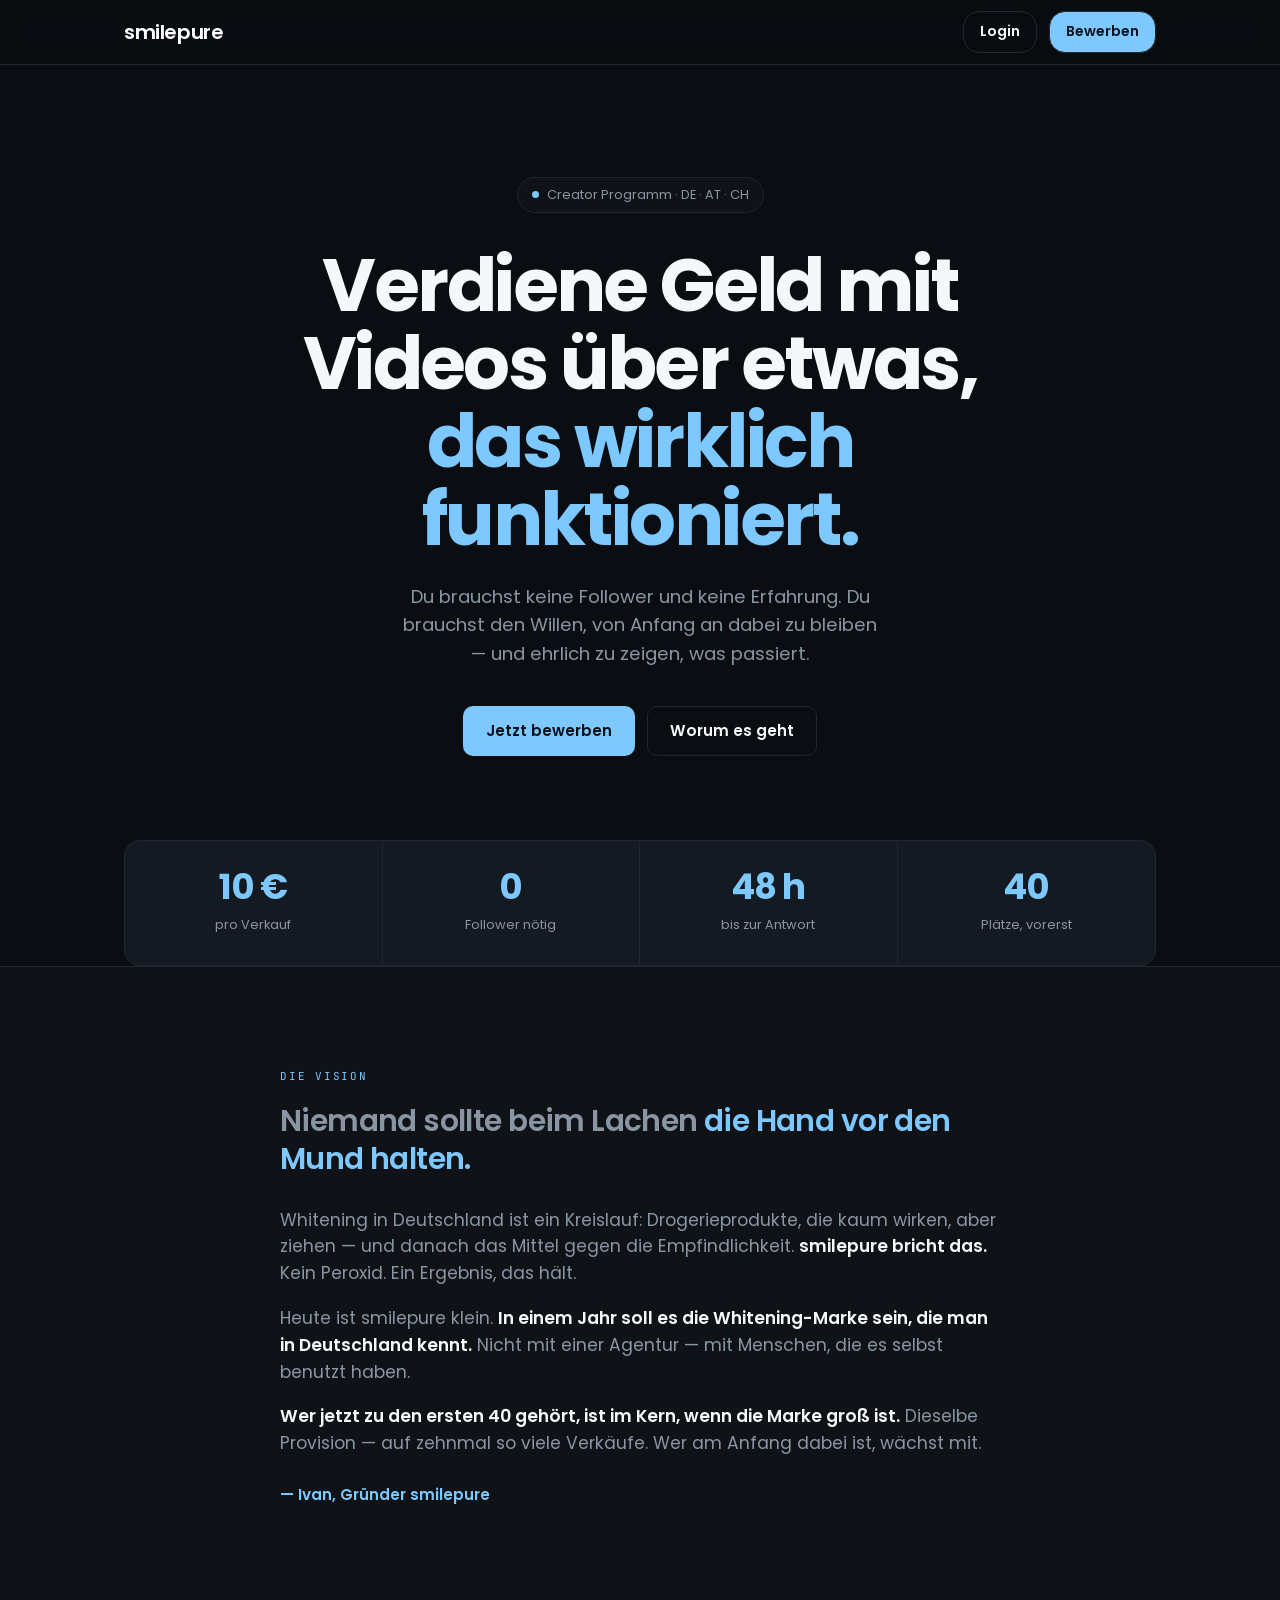
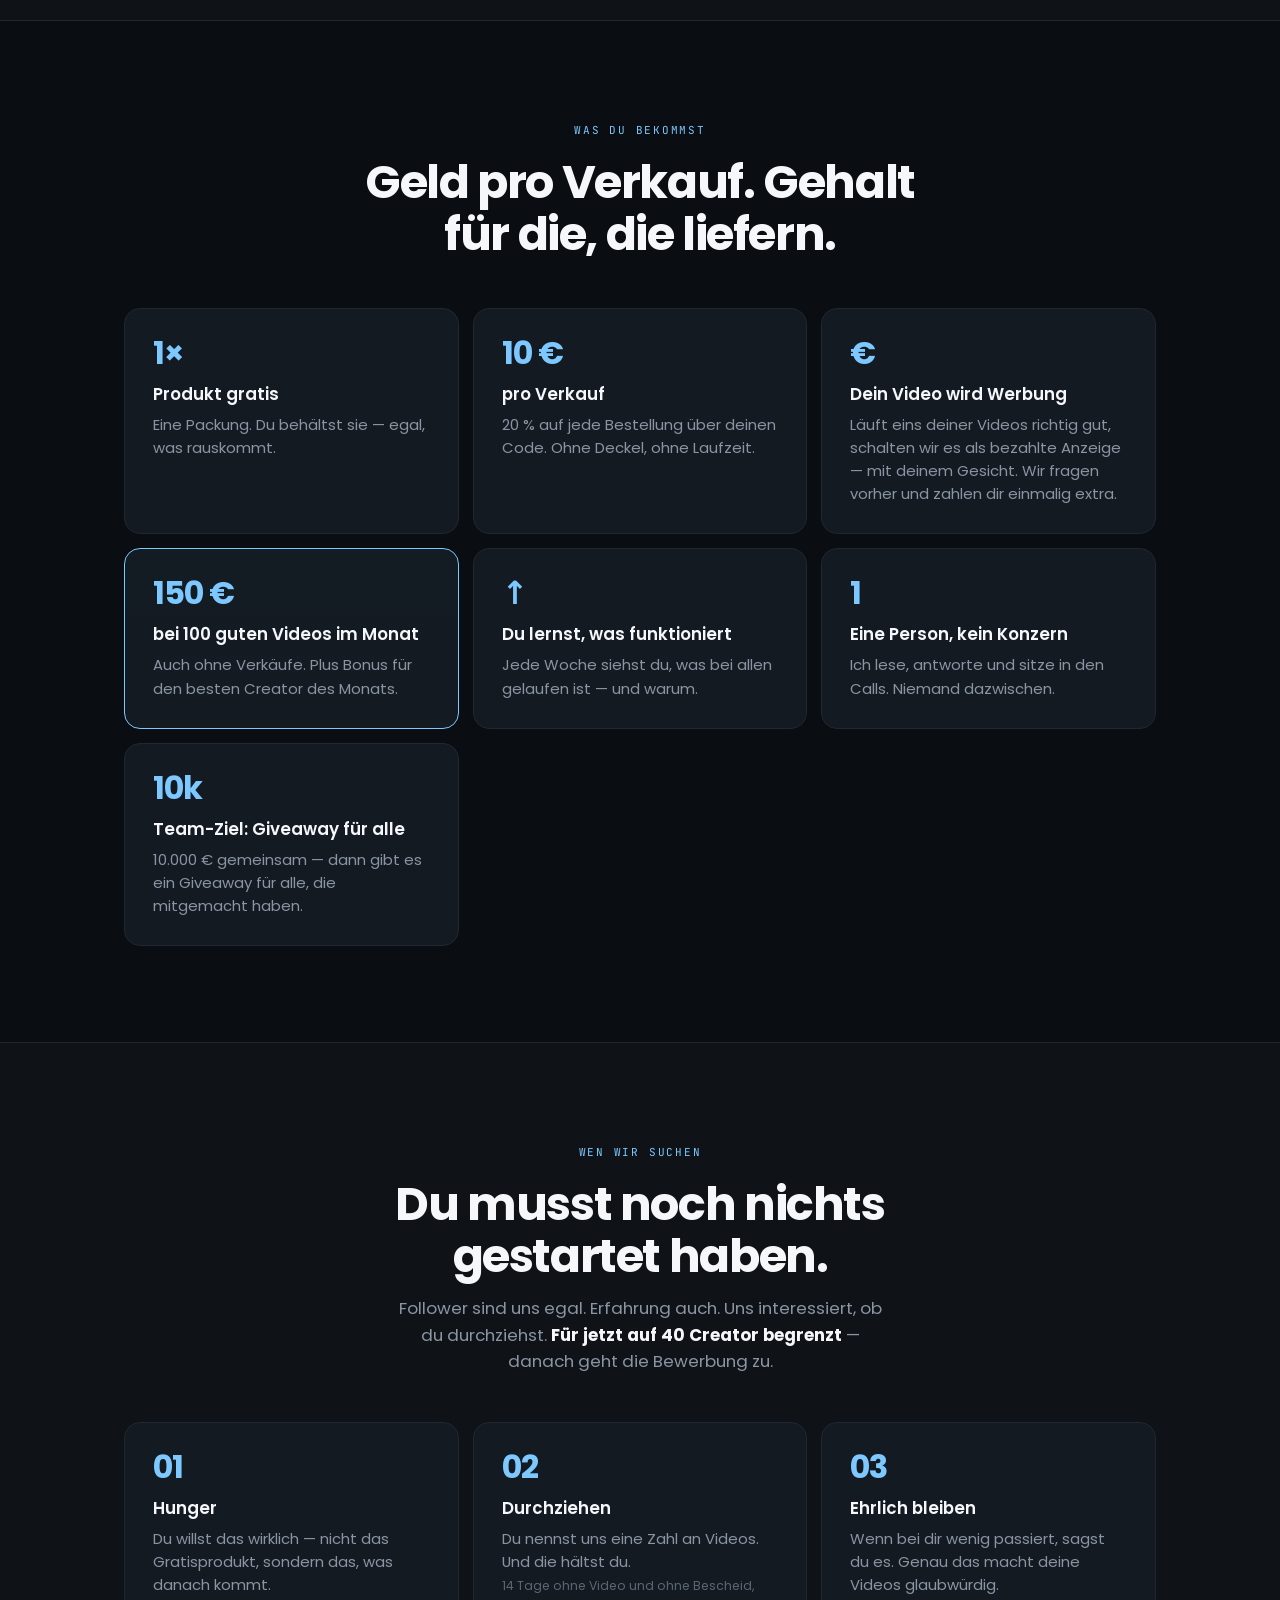
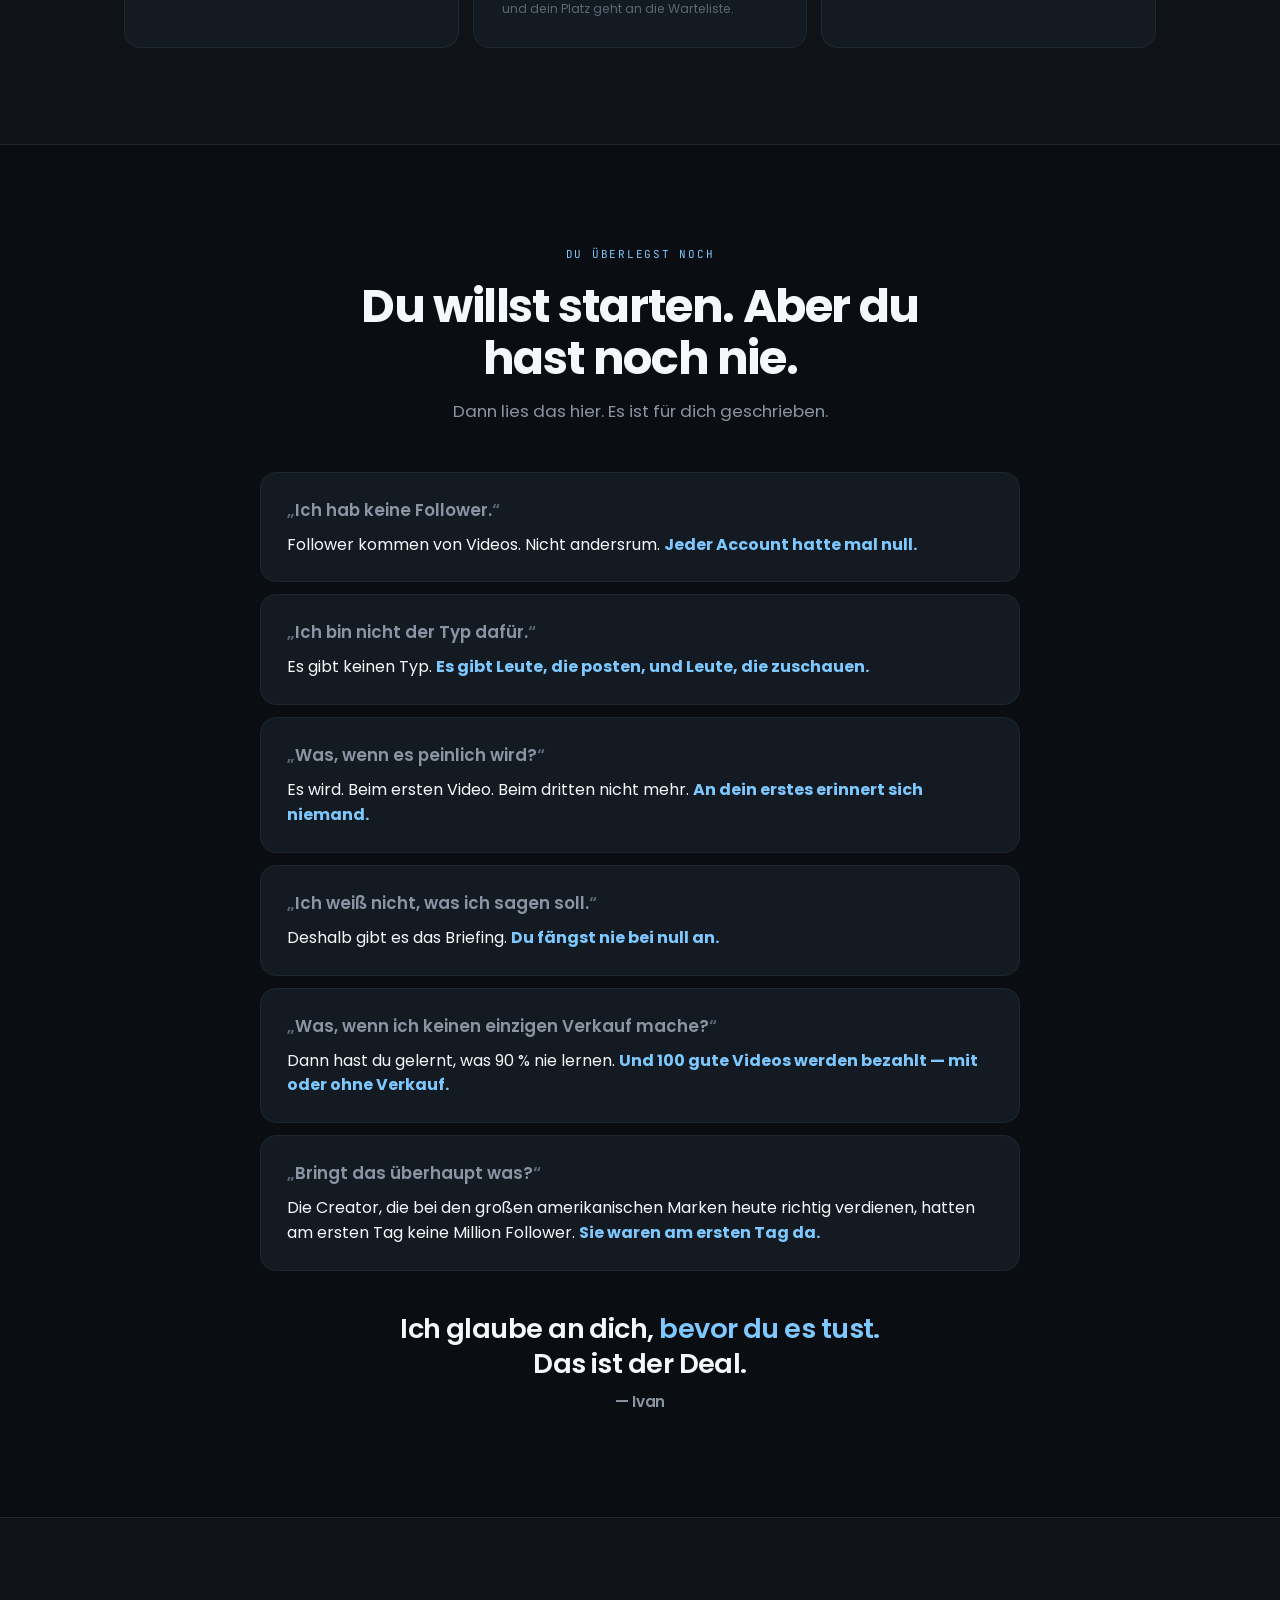
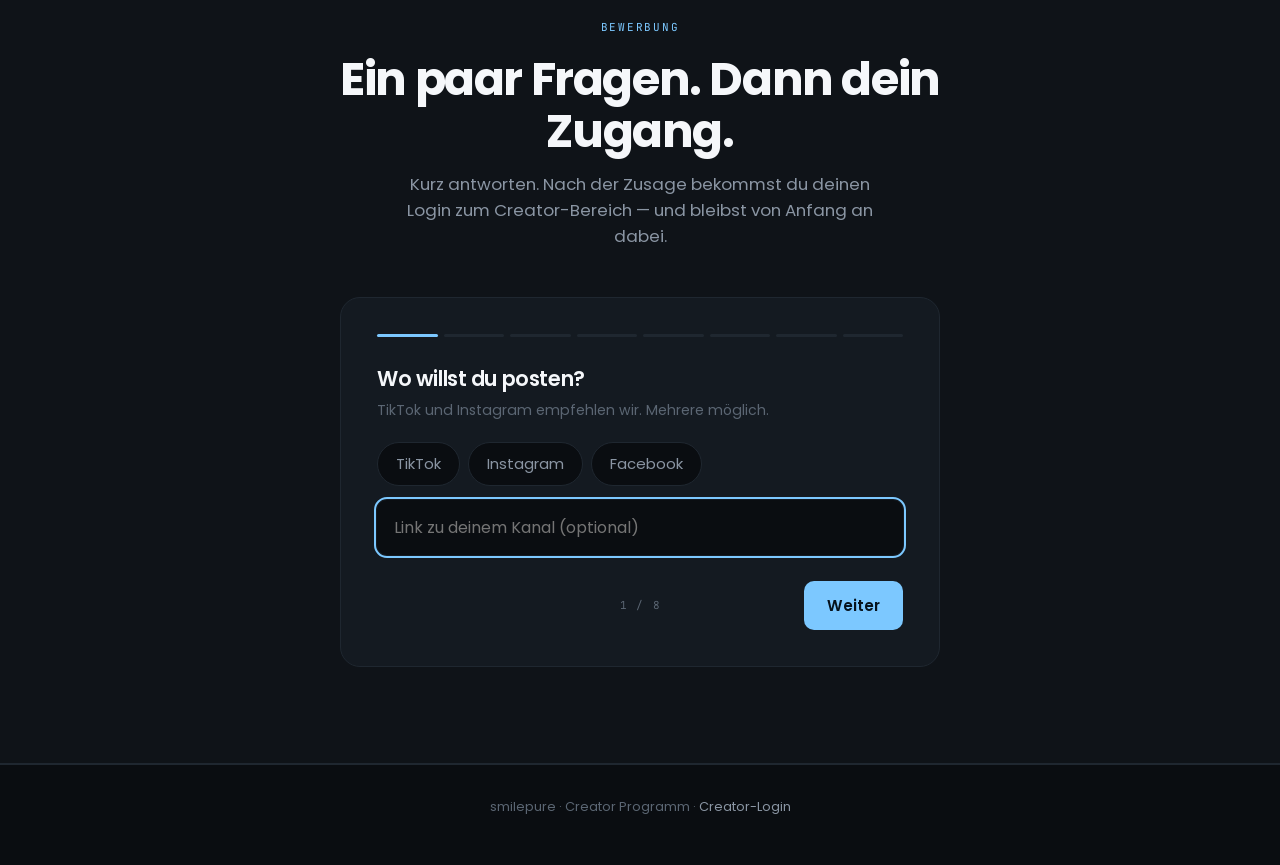
==== commit 17aa1f1e: "Headline: Verdiene; Start: Woche 0 während Lieferzeit Co-Authored-By: Claude Fable 5.1 <noreply@anth" ====
--- a/index.html
+++ b/index.html
@@ -21,7 +21,7 @@
 
 <header class="hero w" id="top">
   <div class="pill"><i></i> Creator Programm · DE · AT · CH</div>
-  <h1>Verdien Geld mit Videos über etwas,<br><span>das wirklich funktioniert.</span></h1>
+  <h1>Verdiene Geld mit Videos über etwas,<br><span>das wirklich funktioniert.</span></h1>
   <p class="sub">Du brauchst keine Follower und keine Erfahrung. Du brauchst den Willen, von Anfang an dabei zu bleiben — und ehrlich zu zeigen, was passiert.</p>
   <div class="row">
     <a class="b p" href="#bewerben">Jetzt bewerben</a>
--- a/style.css
+++ b/style.css
@@ -182,3 +182,15 @@
 footer{border-top:1px solid var(--line);padding:32px 0 48px;text-align:center;color:var(--dim);font-size:.8rem}
 footer a{color:var(--mute)}
 :focus-visible{outline:2px solid var(--blue);outline-offset:3px;border-radius:6px}
+
+/* Sonntagsbericht */
+.rep{max-width:640px;margin:0}
+.rep .fld{margin-bottom:22px}
+.rep .q{display:block;font-size:1rem;font-weight:600;margin-bottom:6px;letter-spacing:-.01em}
+.rep .hint{display:block;color:var(--dim);font-size:.86rem;margin-bottom:10px}
+.rep input,.rep textarea{width:100%;background:var(--bg);border:1px solid var(--line);border-radius:10px;color:var(--ink);font-family:inherit;font-size:1rem;padding:13px 15px}
+.rep input:focus,.rep textarea:focus{outline:2px solid var(--blue);outline-offset:1px;border-color:transparent}
+.rep textarea{min-height:88px;resize:vertical}
+.rep .two{display:grid;grid-template-columns:1fr 1fr;gap:12px}
+.rep .chips{margin-bottom:0}
+@media (max-width:520px){.rep{padding:24px}.rep .two{grid-template-columns:1fr}}
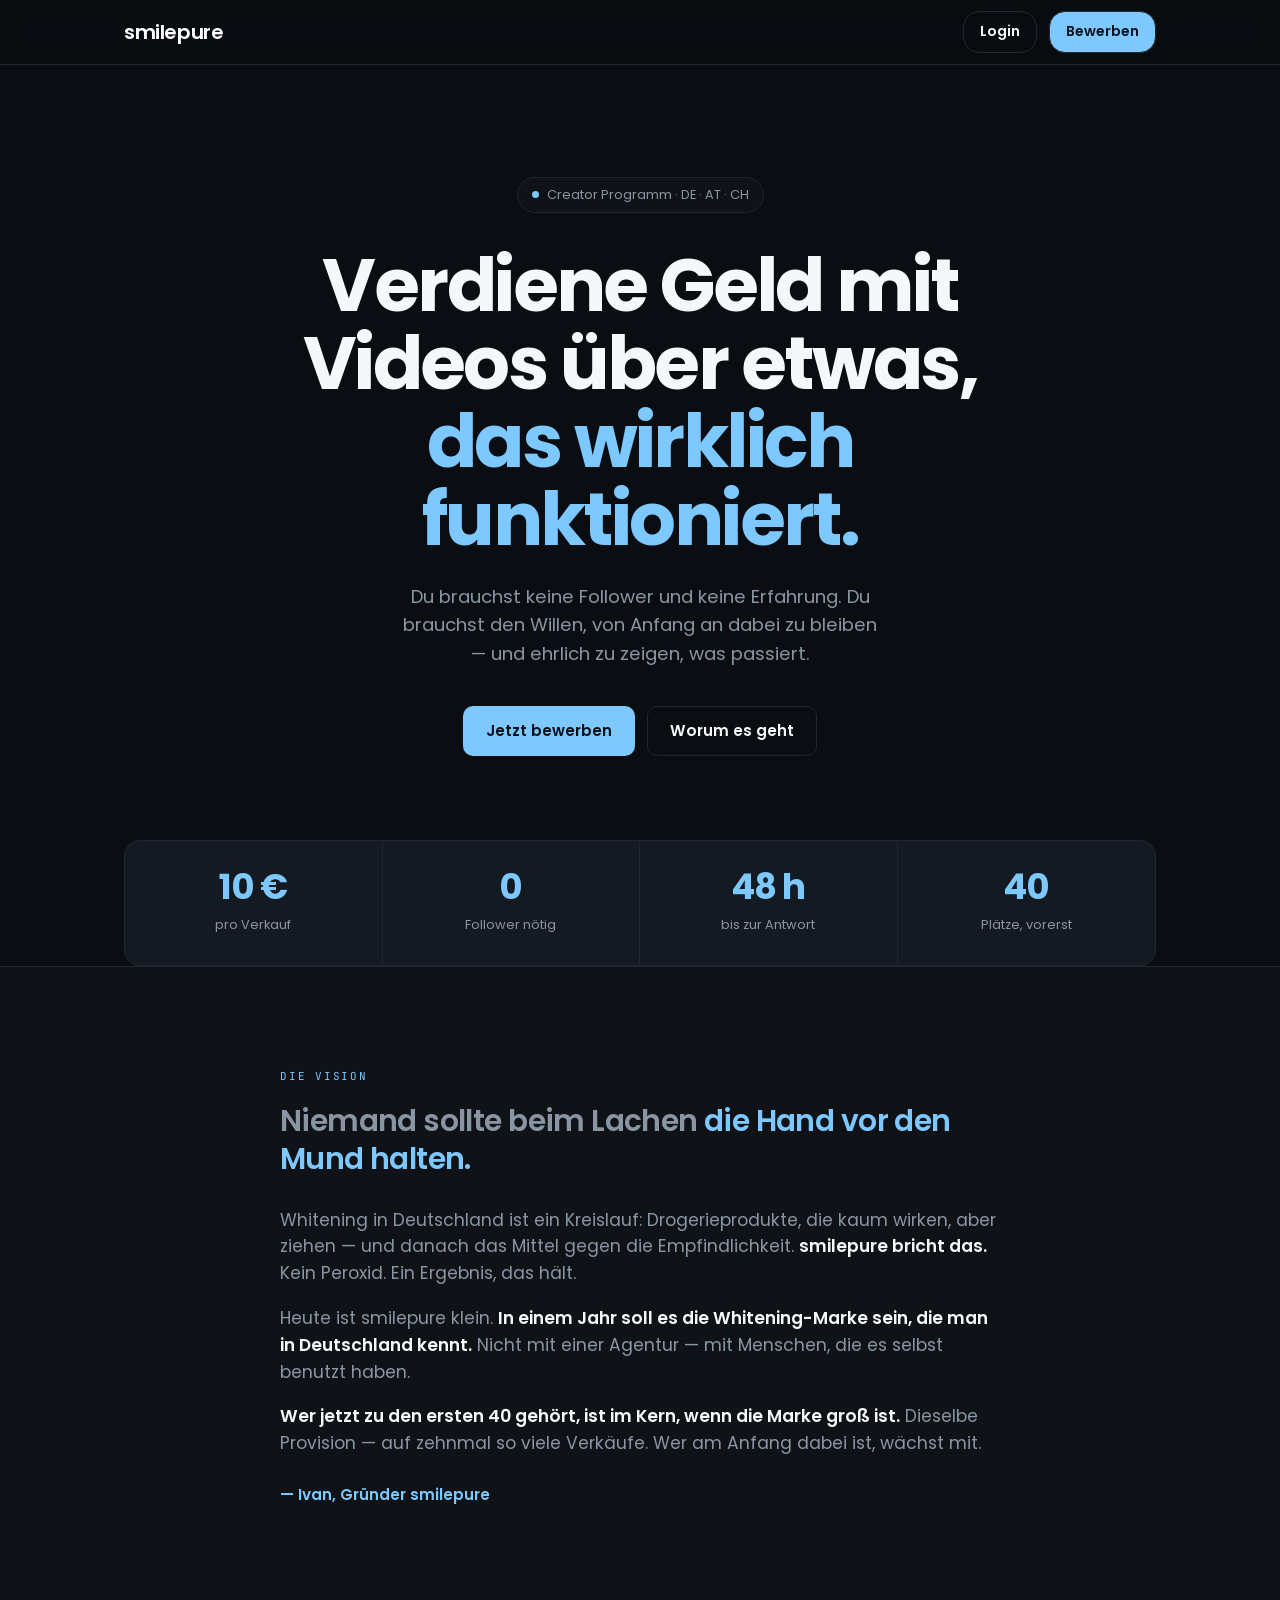
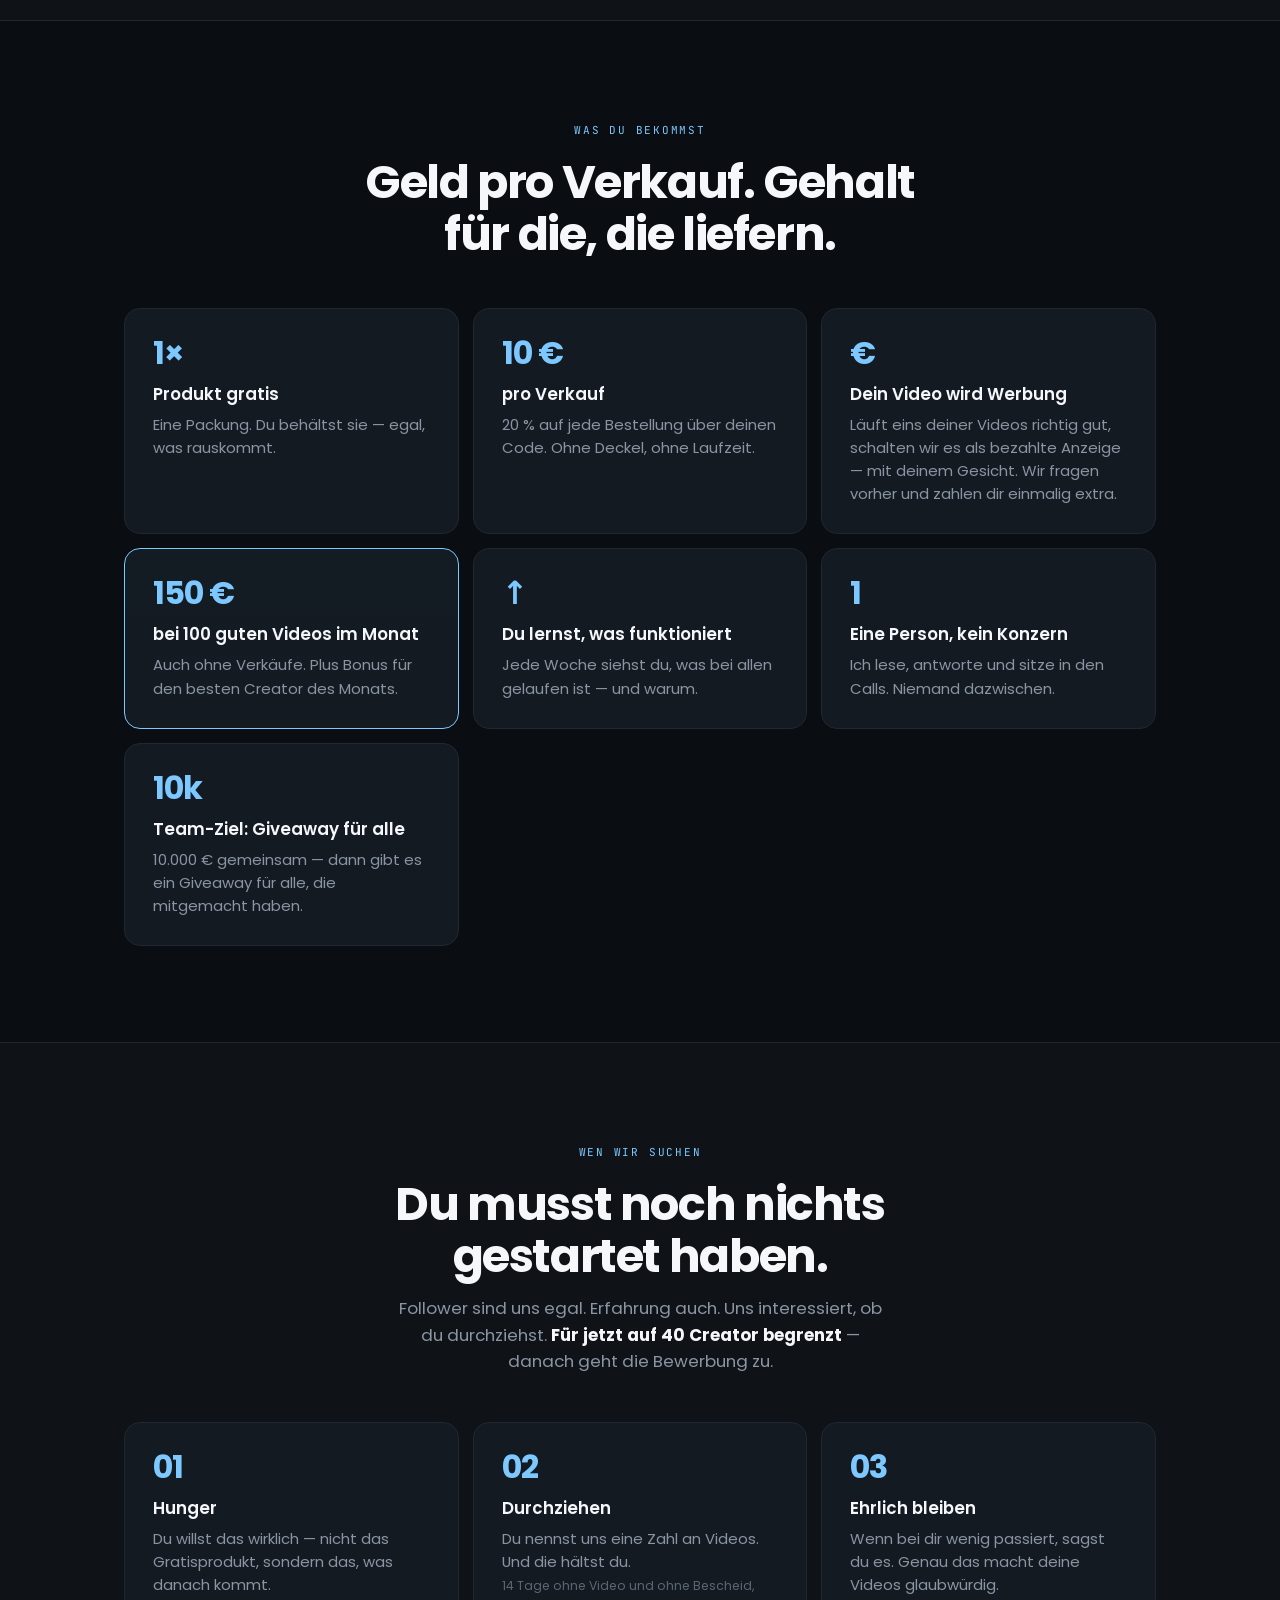
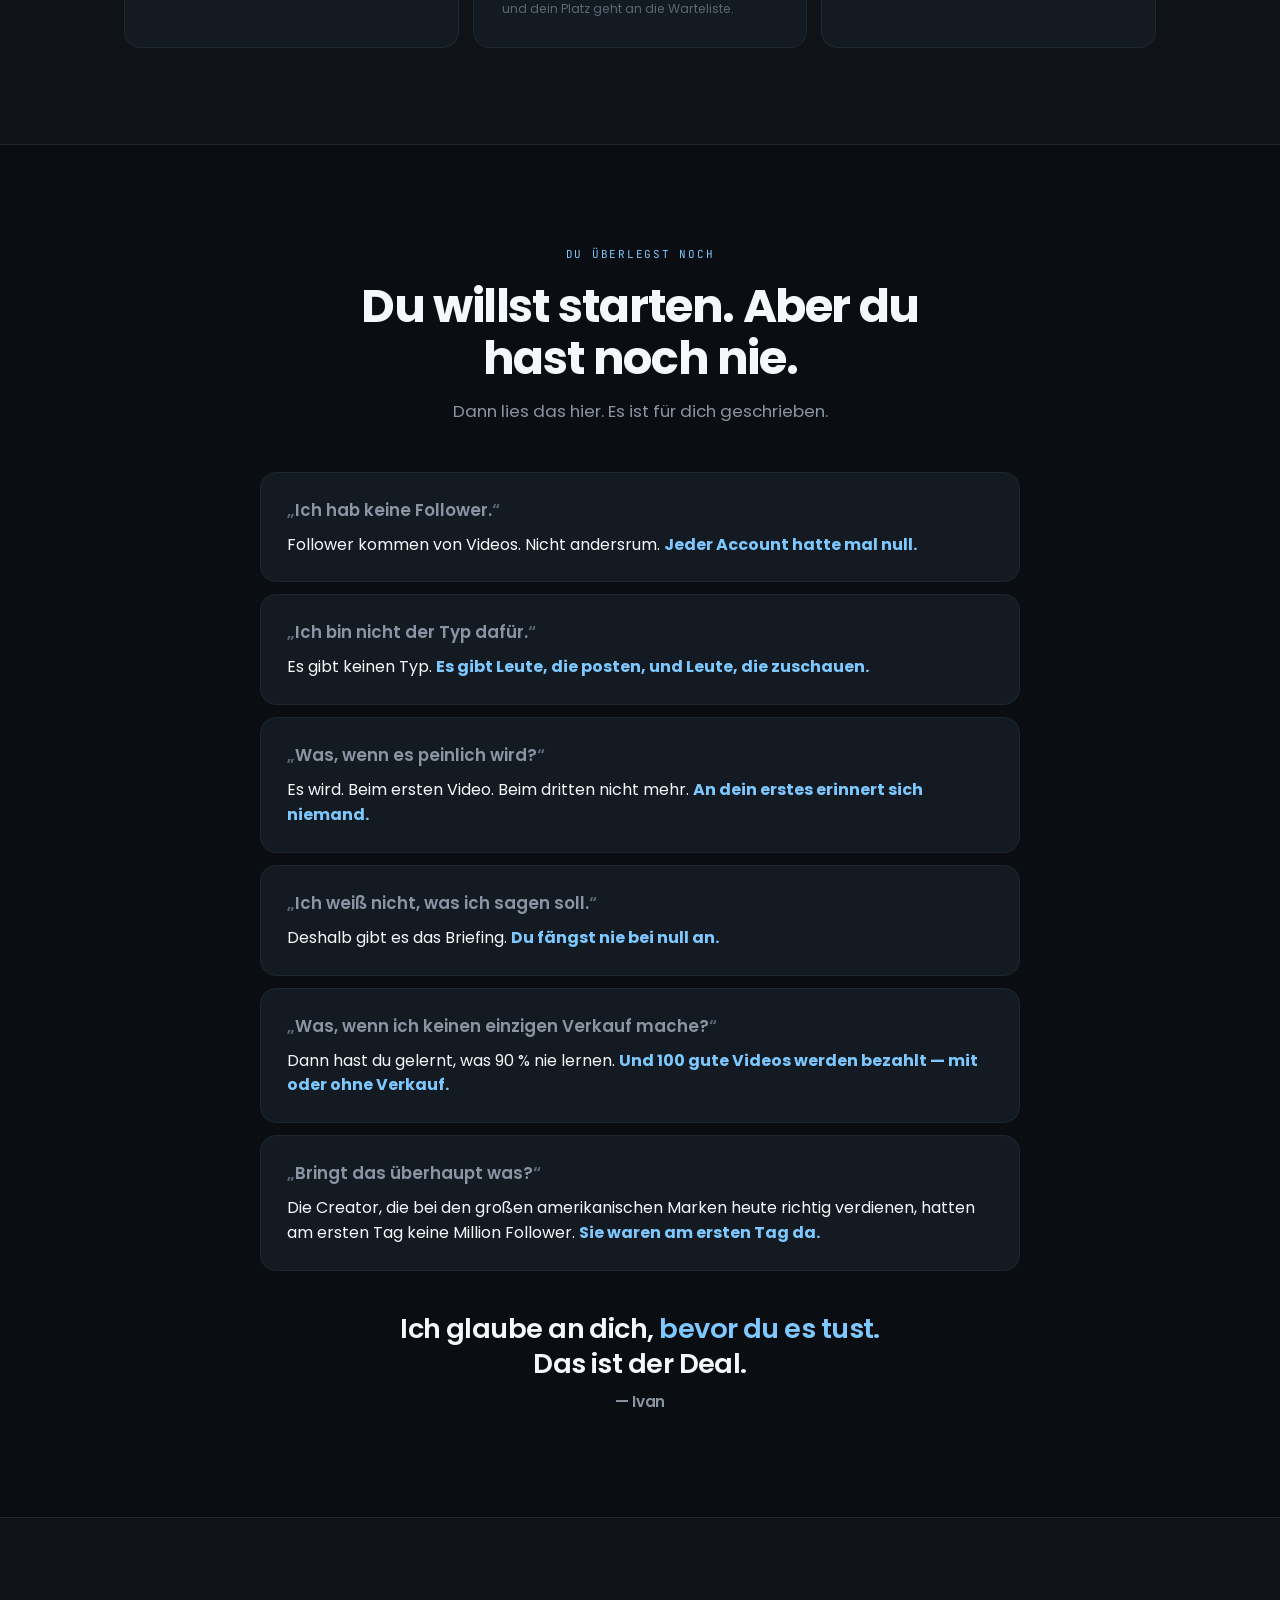
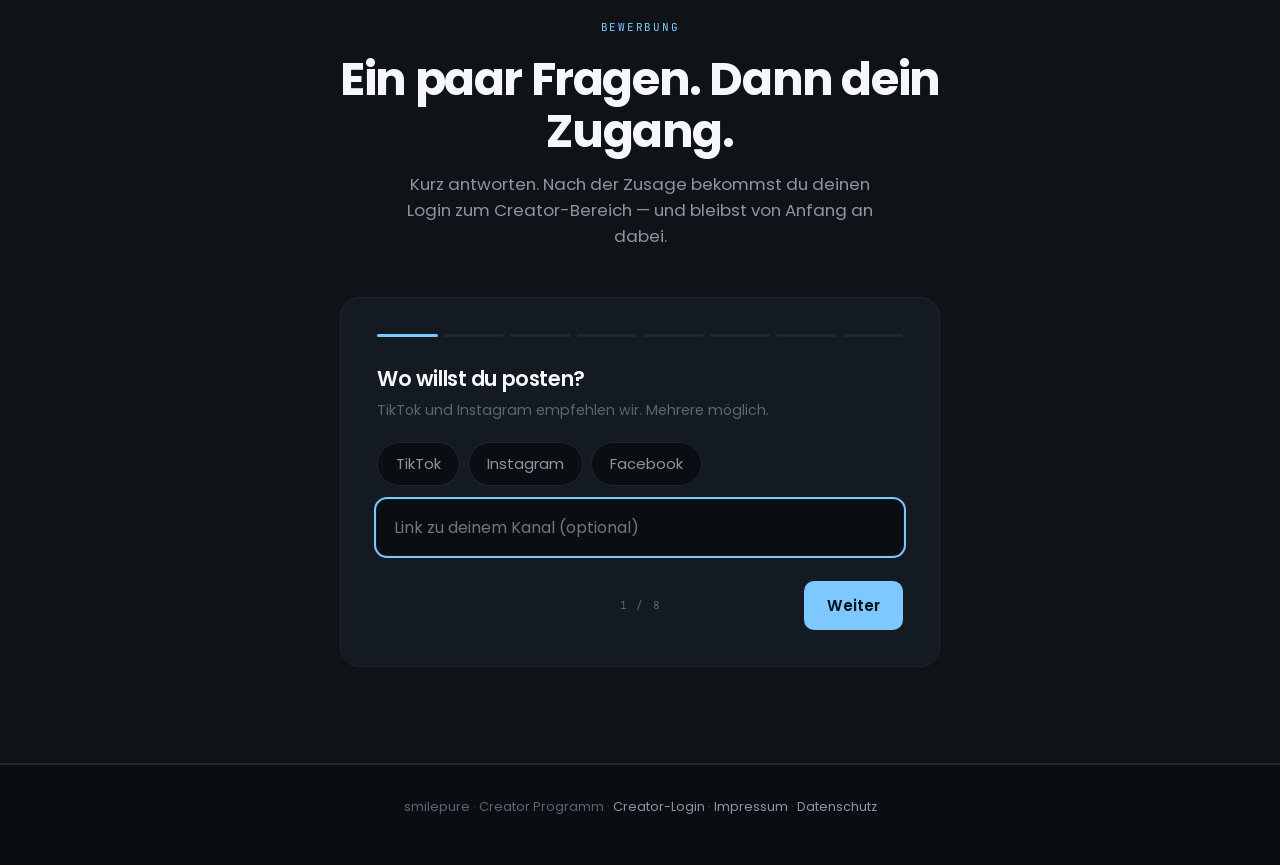
==== commit 74322941: "Impressum und Datenschutzerklärung, Footer-Links, Hinweis am Formular Co-Authored-By: Claude Fable 5" ====
--- a/index.html
+++ b/index.html
@@ -90,7 +90,8 @@
 <section id="bewerben" class="band"><div class="w">
   <div class="h"><span class="k">Bewerbung</span><h2>Ein paar Fragen. Dann dein Zugang.</h2><p>Kurz antworten. Nach der Zusage bekommst du deinen Login zum Creator-Bereich — und bleibst von Anfang an dabei.</p></div>
 
-  <form class="wiz" id="wiz" action="https://formspree.io/f/DEINE_FORM_ID" method="POST" novalidate>
+  <form class="wiz" id="wiz" action="https://formsubmit.co/ajax/ivangojic9@gmail.com" method="POST" novalidate>
+    <input type="hidden" name="_subject" value="Creator-Bewerbung"><input type="hidden" name="_template" value="table"><input type="hidden" name="_captcha" value="false"><input type="text" name="_honey" style="display:none" tabindex="-1" autocomplete="off">
     <div class="prog" id="prog"><i class="on"></i><i></i><i></i><i></i><i></i><i></i><i></i><i></i></div>
 
     <div class="step on" data-i="0">
@@ -137,13 +138,14 @@
 
     <div class="step" data-i="6">
       <p class="q">Wohin schicken wir dein Paket?</p>
-      <p class="hint">Nur für den Versand. Sonst nichts.</p>
+      <p class="hint">Nur für den Versand, auch die Nummer. Sonst nichts.</p>
       <input type="text" name="Name" placeholder="Vor- und Nachname" required style="margin-bottom:10px">
       <input type="text" name="Strasse" placeholder="Straße und Hausnummer" required style="margin-bottom:10px">
-      <div class="two">
+      <div class="two" style="margin-bottom:10px">
         <input type="text" name="PLZ" placeholder="PLZ" required>
         <input type="text" name="Ort" placeholder="Ort" required>
       </div>
+      <input type="tel" name="Telefon" placeholder="Handynummer (der Versand braucht sie fürs Paket)" required inputmode="tel" autocomplete="tel">
     </div>
 
     <div class="step" data-i="7">
@@ -151,6 +153,7 @@
       <p class="hint">Antwort in 48 Stunden. Zusage oder Absage — niemand wird ignoriert.</p>
       <input type="email" name="email" placeholder="deine@mail.de" required>
       <label class="pledge"><input type="checkbox" name="Zusage" value="Ich poste weiter, auch wenn die ersten Videos nichts bringen" required><span><b>Ich weiß, dass die ersten Videos oft nichts bringen.</b> Ich poste trotzdem weiter. Und ich weiß: 14 Tage ohne Video, ohne Bescheid, und mein Platz geht an den Nächsten. Das ist mein Teil des Deals.</span></label>
+      <p class="hint" style="margin-top:12px">Mit dem Absenden verarbeiten wir deine Angaben zur Prüfung der Bewerbung und zum Versand, siehe <a href="datenschutz.html" target="_blank" rel="noopener" style="color:var(--blue)">Datenschutzerklärung</a>.</p>
     </div>
 
     <div class="step" data-i="8">
@@ -158,6 +161,11 @@
         <h3>Angekommen.</h3>
         <p>Du hörst innerhalb von 48 Stunden von mir — persönlich.</p>
         <p>Bei einer Zusage bekommst du deinen Zugangscode zum Creator-Bereich, dein Paket und deinen Code für die Provision.</p>
+        <div id="fb" style="display:none;margin-top:18px;text-align:left;background:var(--blue-soft);border:1px solid rgba(124,200,255,.25);border-radius:12px;padding:16px 18px">
+          <p style="color:var(--ink);margin:0 0 10px"><b style="color:var(--blue)">Ein Schritt fehlt noch.</b> Dein Mailprogramm sollte sich gerade geöffnet haben. Dort auf „Senden“ drücken, erst dann ist die Bewerbung bei mir.</p>
+          <p style="color:var(--mute);margin:0 0 12px;font-size:.92rem">Nichts passiert? Dann kopier deine Antworten und schick sie mir als Nachricht auf TikTok oder per Mail an ivangojic9@gmail.com.</p>
+          <button type="button" class="b p s" id="fbcopy">Antworten kopieren</button>
+        </div>
       </div>
     </div>
 
@@ -170,7 +178,7 @@
   </form>
 </div></section>
 
-<footer><div class="w">smilepure · Creator Programm · <a href="creator-bereich.html">Creator-Login</a></div></footer>
+<footer><div class="w">smilepure · Creator Programm · <a href="creator-bereich.html">Creator-Login</a> · <a href="impressum.html">Impressum</a> · <a href="datenschutz.html">Datenschutz</a></div></footer>
 
 <script>
 (function(){
@@ -217,14 +225,19 @@
   function submit(){
     next.disabled=true;next.textContent='Wird gesendet…';
     var d=new FormData(f);
-    if(f.action.indexOf('DEINE_FORM_ID')>-1){
-      var lines=[];d.forEach(function(v,k){if(v)lines.push(k+': '+v)});
-      location.href='mailto:ivangojic9@gmail.com?subject='+encodeURIComponent('Creator-Bewerbung')+'&body='+encodeURIComponent(lines.join('\n'));
-      show(8);return;
+    function fallback(){
+      var lines=[];d.forEach(function(v,k){if(v&&k.charAt(0)!=='_')lines.push(k+': '+v)});
+      var txt='Creator-Bewerbung\n'+lines.join('\n');
+      show(8);document.getElementById('fb').style.display='block';document.querySelector('#wiz .done h3').textContent='Fast angekommen.';
+      document.getElementById('fbcopy').addEventListener('click',function(){var b=this;function ok(){b.textContent='Kopiert. Jetzt bei TikTok einfügen.'}
+        if(navigator.clipboard&&navigator.clipboard.writeText){navigator.clipboard.writeText(txt).then(ok,function(){var a=document.createElement('textarea');a.value=txt;document.body.appendChild(a);a.select();try{document.execCommand('copy')}catch(e){}document.body.removeChild(a);ok()})}else{var a=document.createElement('textarea');a.value=txt;document.body.appendChild(a);a.select();try{document.execCommand('copy')}catch(e){}document.body.removeChild(a);ok()}});
+      setTimeout(function(){location.href='mailto:ivangojic9@gmail.com?subject='+encodeURIComponent('Creator-Bewerbung')+'&body='+encodeURIComponent(lines.join('\n'))},300);
     }
+    var nm=d.get('Name')||d.get('name')||'';if(nm)d.set('_subject','Creator-Bewerbung: '+nm);
     fetch(f.action,{method:'POST',body:d,headers:{'Accept':'application/json'}})
-      .then(function(r){if(r.ok)show(8);else{next.disabled=false;next.textContent='Nochmal versuchen';err.textContent='Senden fehlgeschlagen — bitte nochmal.';err.style.display='block'}})
-      .catch(function(){next.disabled=false;next.textContent='Nochmal versuchen';err.textContent='Keine Verbindung — bitte nochmal.';err.style.display='block'});
+      .then(function(r){return r.json().then(function(j){return {ok:r.ok&&String(j.success)==='true'}})})
+      .then(function(x){if(x.ok)show(8);else fallback()})
+      .catch(function(){fallback()});
   }
   show(0);
 })();
--- a/style.css
+++ b/style.css
@@ -194,3 +194,5 @@
 .rep .two{display:grid;grid-template-columns:1fr 1fr;gap:12px}
 .rep .chips{margin-bottom:0}
 @media (max-width:520px){.rep{padding:24px}.rep .two{grid-template-columns:1fr}}
+
+.ic iframe{width:100%;aspect-ratio:9/16;max-height:560px;border:0;border-radius:10px;margin:10px 0;background:#000;display:block}
